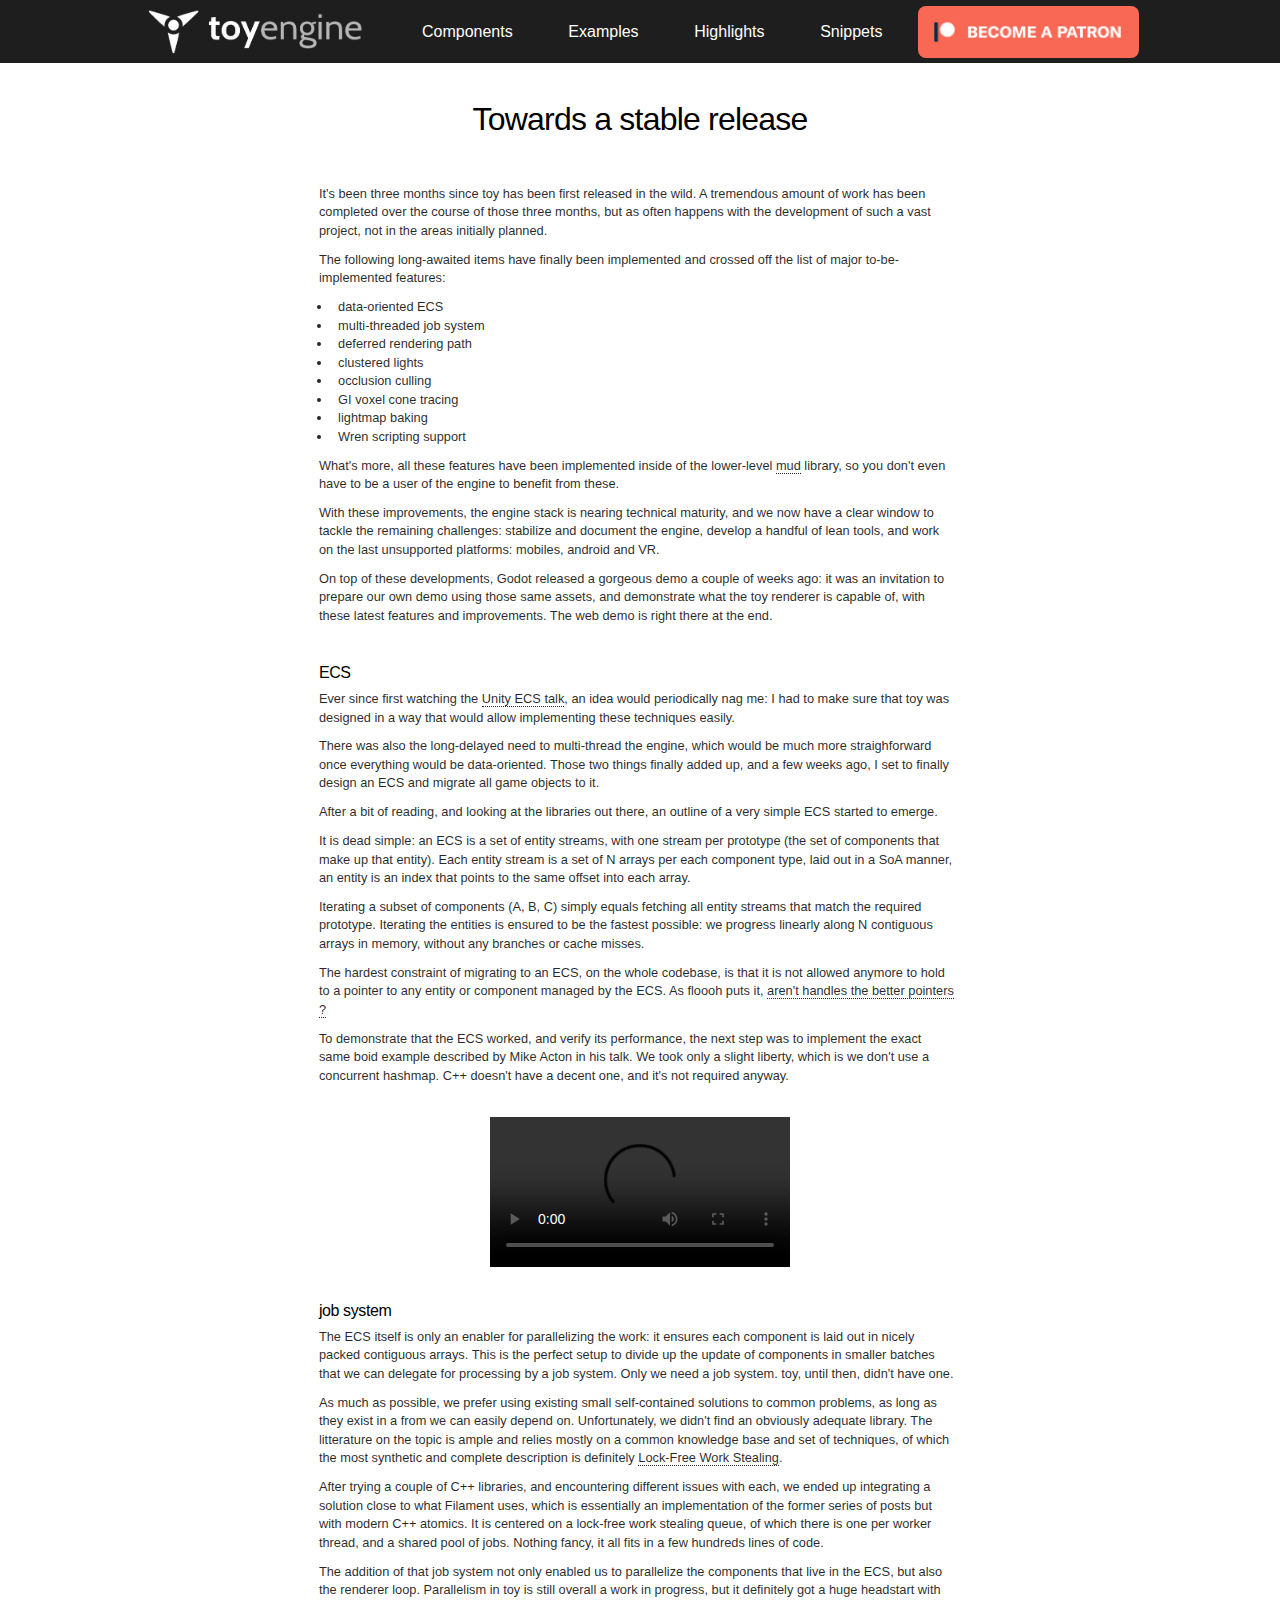
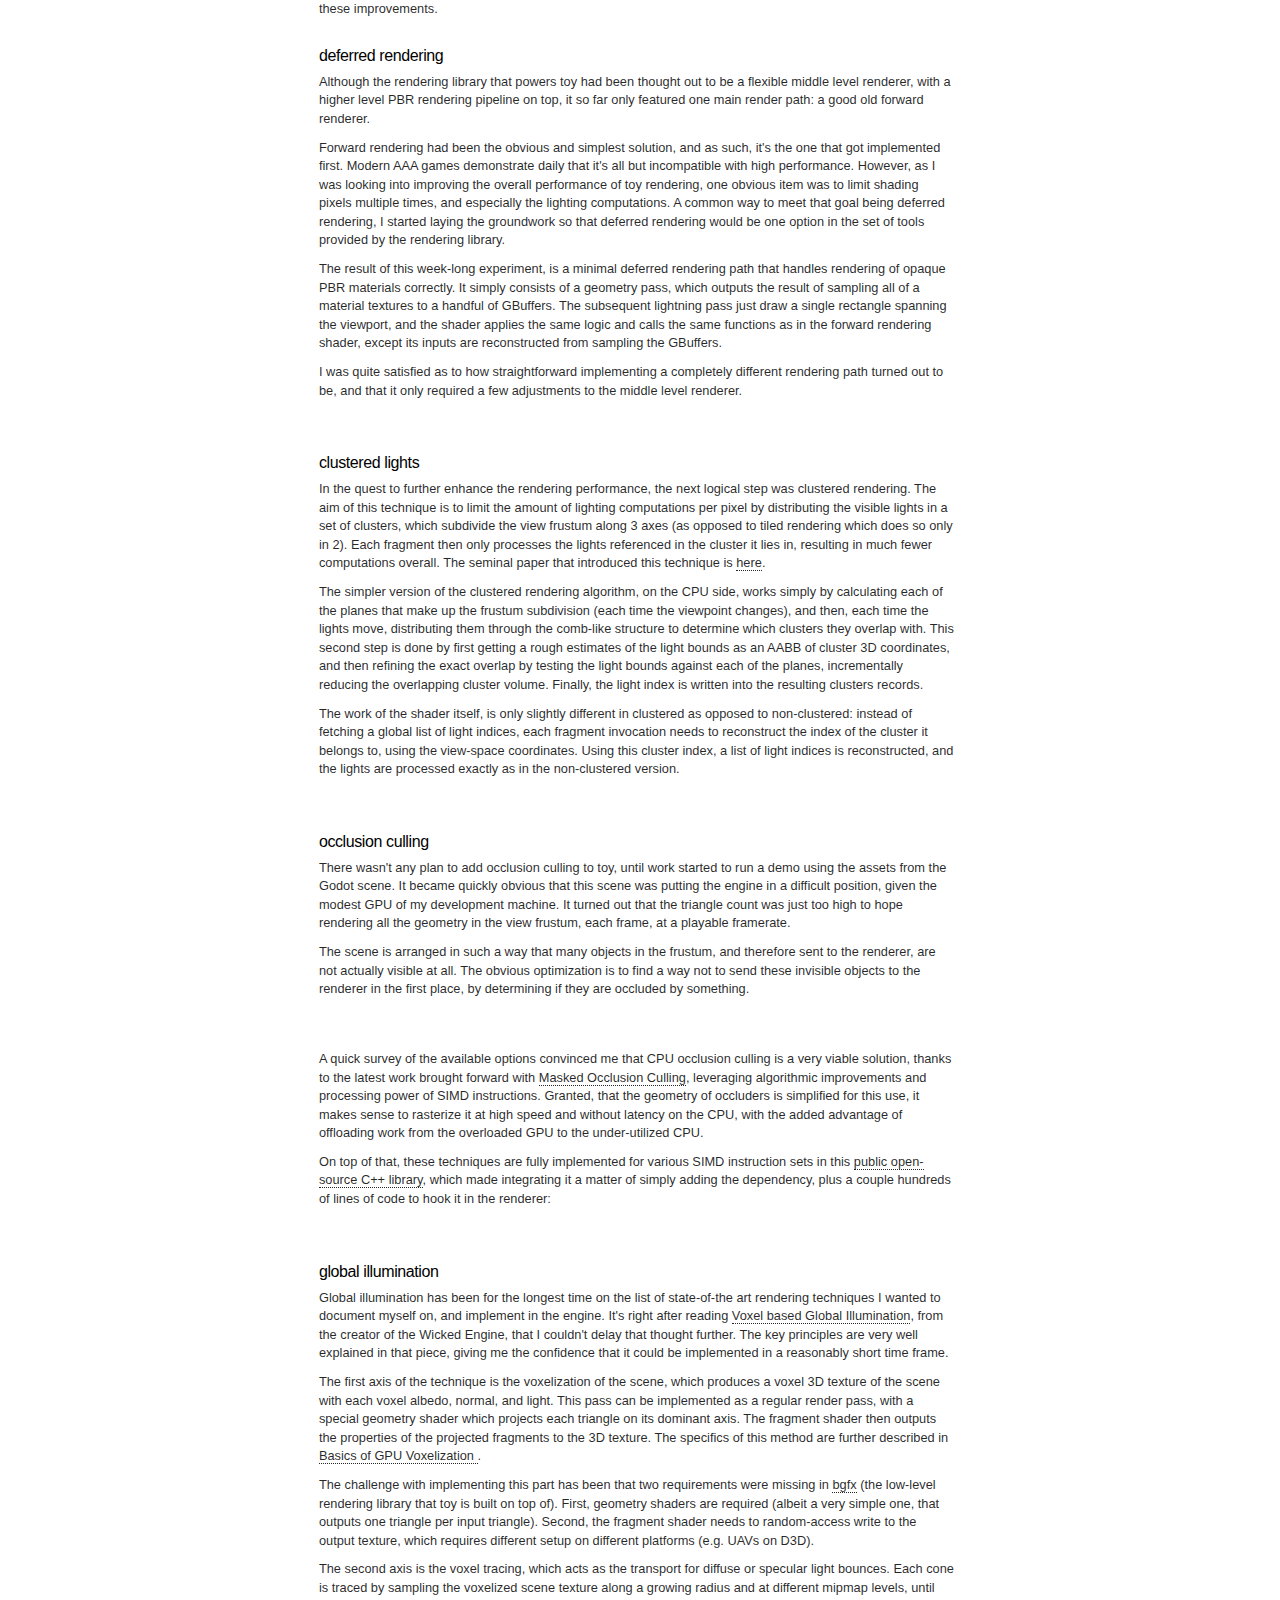
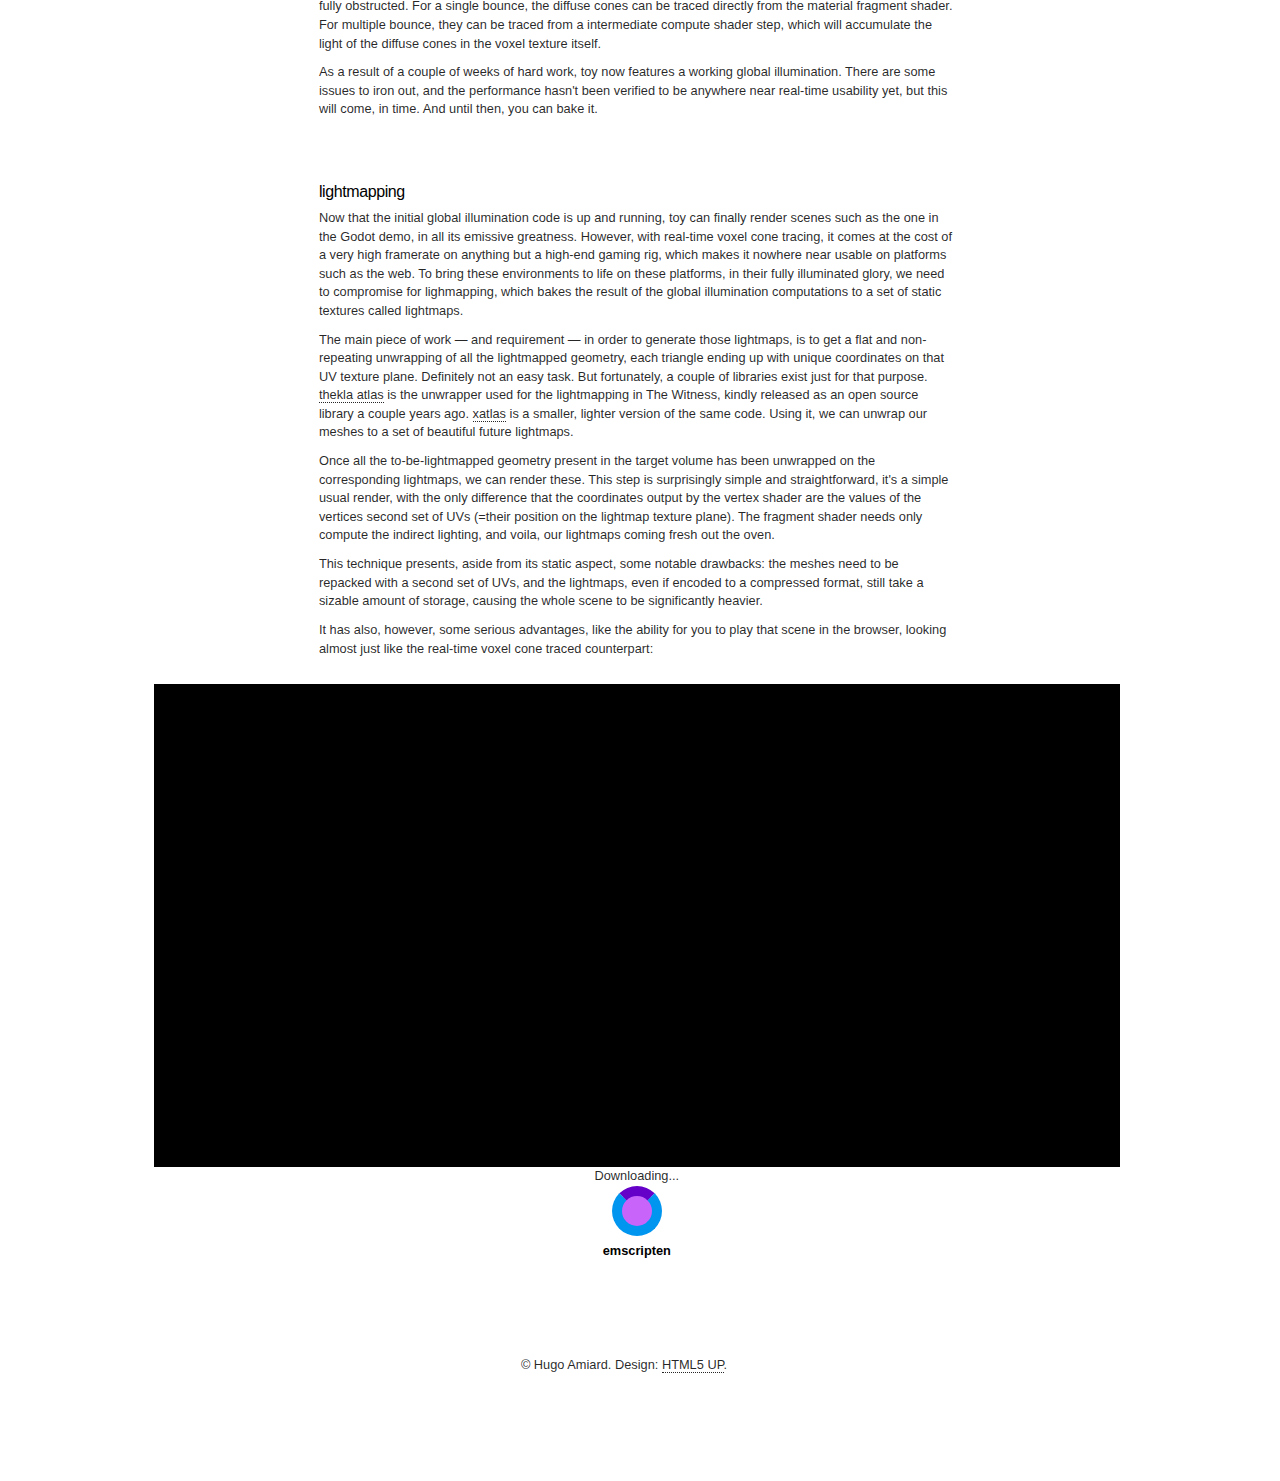
==== 3months.html @ ffa40262 "Fix" ====
<!DOCTYPE HTML>
<!--
	Stellar by HTML5 UP
	html5up.net | @ajlkn
	Free for personal and commercial use under the CCA 3.0 license (html5up.net/license)
-->
<html>
	<head>
		<title>toy - the thin c++ game engine</title>
		<meta charset="utf-8" />
		<meta name="viewport" content="width=device-width, initial-scale=1, user-scalable=no" />
		<link rel="stylesheet" href="assets/css/alt.css" />
		<link rel="stylesheet" href="assets/css/prism.css" />
		<noscript><link rel="stylesheet" href="assets/css/noscript.css" /></noscript>
        
        <meta property="og:site_name" content="toy engine" />
        <meta property="og:type" content="website" />
        <meta property="og:title" content="toy - the thin c++ game engine" />
        <meta property="og:description" content="toy is a thin and modular c++ game engine that also runs on the web." />
        <meta property="og:url" content="https://toyengine.io/" />
        <meta property="og:image" content="images/toythumb.png">
        
        <style>
            .emscripten { padding-right: 0; margin-left: auto; margin-right: auto; display: block; }
            .app {
                position: relative;
                top: 0px;
                left: 0px;
                width: 100%;
                height: 100%;
                overflow: hidden;
            }
            div.emscripten { text-align: center; }
            canvas.emscripten { background-color: black; }
            .spinner {
                height: 50px;
                width: 50px;
                margin: 0px auto;
                animation: rotation 0.8s linear infinite;
                border-left: 10px solid rgb(0,150,240);
                border-right: 10px solid rgb(0,150,240);
                border-bottom: 10px solid rgb(0,150,240);
                border-top: 10px solid rgb(100,0,200);
                border-radius: 100%;
                background-color: rgb(200,100,250);
            }
            @keyframes rotation {
                from {transform: rotate(0deg);}
                to {transform: rotate(360deg);}
            }
        </style>
	</head>
	<body class="is-preload">

        <nav id="nav">
            <ul>
                <li><img src="logo/toyengine.png" alt="" style="display: inline; height: 52px; margin-top: 5px; text-align: left;"/></li>
                <li></li>
                <li><a href="#components"><span>Components</span></a></li>
                <li><a href="#examples"><span>Examples</span></a></li>
                <li><a href="#highlights"><span>Highlights</span></a></li>
                <li><a href="#snippets"><span>Snippets</span></a></li>
                <!--<li><a href="https://twitter.com/hugoamnov"><span class="icon minor fa-twitter"></span></a></li>-->
                <li><a href="https://www.patreon.com/toyengine"><img class="ui image" src="images/patreon.png"></a></li>
            </ul>
        </nav>

        <div id="main">
            <section id="snippets" class="main special">
                <div class="container">
                    <header class="major">
                        <h2>Towards a stable release</h2>
                    </header>        
                    <div class="row gtr-100 gtr-uniform">

<div class="doc off-2 col-8">
    <span class="image fit"><img src="images/lightmapped.png" alt="" /></span>
</div>
                            
<div class="doc off-2 col-8">
<p>It's been three months since toy has been first released in the wild.
A tremendous amount of work has been completed over the course of those three months, but as often happens with the development of such a vast project, not in the areas initially planned.<p>
<p>The following long-awaited items have finally been implemented and crossed off the list of major to-be-implemented features:</p>
<ul>
<li>data-oriented ECS</li>
<li>multi-threaded job system</li>
<li>deferred rendering path</li>
<li>clustered lights</li>
<li>occlusion culling</li>
<li>GI voxel cone tracing</li>
<li>lightmap baking</li>
<li>Wren scripting support</li>
</ul>
<p>What's more, all these features have been implemented inside of the lower-level <a href="">mud</a> library, so you don't even have to be a user of the engine to benefit from these.</p>
<p>With these improvements, the engine stack is nearing technical maturity, and we now have a clear window to tackle the remaining challenges: stabilize and document the engine, develop a handful of lean tools, and work on the last unsupported platforms: mobiles, android and VR.</p>
<p>On top of these developments, Godot released a gorgeous demo a couple of weeks ago: it was an invitation to prepare our own demo using those same assets, and demonstrate what the toy renderer is capable of, with these latest features and improvements. The web demo is right there at the end.</p>
<p></p>
</div>

<div class="doc off-2 col-8">
<h3>ECS</h3>
<p>Ever since first watching the <a href="https://www.youtube.com/watch?v=p65Yt20pw0g">Unity ECS talk</a>, an idea would periodically nag me: I had to make sure that toy was designed in a way that would allow implementing these techniques easily.</p>
<p>There was also the long-delayed need to multi-thread the engine, which would be much more straighforward once everything would be data-oriented. Those two things finally added up, and a few weeks ago, I set to finally design an ECS and migrate all game objects to it.</p>
<p>After a bit of reading, and looking at the libraries out there, an outline of a very simple ECS started to emerge.</p>
<p>It is dead simple: an ECS is a set of entity streams, with one stream per prototype (the set of components that make up that entity).
Each entity stream is a set of N arrays per each component type, laid out in a SoA manner, an entity is an index that points to the same offset into each array.</p>
<p>Iterating a subset of components (A, B, C) simply equals fetching all entity streams that match the required prototype. Iterating the entities is ensured to be the fastest possible: we progress linearly along N contiguous arrays in memory, without any branches or cache misses.</p>
<p>The hardest constraint of migrating to an ECS, on the whole codebase, is that it is not allowed anymore to hold to a pointer to any entity or component managed by the ECS. As floooh puts it, <a href="https://floooh.github.io/2018/06/17/handles-vs-pointers.html">aren't handles the better pointers ?</a></p>
<p>To demonstrate that the ECS worked, and verify its performance, the next step was to implement the exact same boid example described by Mike Acton in his talk. We took only a slight liberty, which is we don't use a concurrent hashmap. C++ doesn't have a decent one, and it's not required anyway.</p>
</div>
<div class="off-1 col-10 aln-center">
    <video controls><source src="media/dboids.mp4" type="video/mp4"></video>
</div>

<div class="doc off-2 col-8">
<h3>job system</h3>
<p>The ECS itself is only an enabler for parallelizing the work: it ensures each component is laid out in nicely packed contiguous arrays. This is the perfect setup to divide up the update of components in smaller batches that we can delegate for processing by a job system. Only we need a job system. toy, until then, didn't have one.</p>
<p>As much as possible, we prefer using existing small self-contained solutions to common problems, as long as they exist in a from we can easily depend on. Unfortunately, we didn't find an obviously adequate library. The litterature on the topic is ample and relies mostly on a common knowledge base and set of techniques, of which the most synthetic and complete description is definitely <a href="https://blog.molecular-matters.com/2015/08/24/job-system-2-0-lock-free-work-stealing-part-1-basics/">Lock-Free Work Stealing</a>.</p>
<p>After trying a couple of C++ libraries, and encountering different issues with each, we ended up integrating a solution close to what Filament uses, which is essentially an implementation of the former series of posts but with modern C++ atomics. It is centered on a lock-free work stealing queue, of which there is one per worker thread, and a shared pool of jobs. Nothing fancy, it all fits in a few hundreds lines of code.</p>
<p>The addition of that job system not only enabled us to parallelize the components that live in the ECS, but also the renderer loop. Parallelism in toy is still overall a work in progress, but it definitely got a huge headstart with these improvements.</p>
</div>

<div class="doc off-2 col-8">
<h3>deferred rendering</h3>
<p>Although the rendering library that powers toy had been thought out to be a flexible middle level renderer, with a higher level PBR rendering pipeline on top, it so far only featured one main render path: a good old forward renderer.</p>
<p>Forward rendering had been the obvious and simplest solution, and as such, it's the one that got implemented first. Modern AAA games demonstrate daily that it's all but incompatible with high performance. However, as I was looking into improving the overall performance of toy rendering, one obvious item was to limit shading pixels multiple times, and especially the lighting computations. A common way to meet that goal being deferred rendering, I started laying the groundwork so that deferred rendering would be one option in the set of tools provided by the rendering library.</p>
<p>The result of this week-long experiment, is a minimal deferred rendering path that handles rendering of opaque PBR materials correctly. It simply consists of a geometry pass, which outputs the result of sampling all of a material textures to a handful of GBuffers. The subsequent lightning pass just draw a single rectangle spanning the viewport, and the shader applies the same logic and calls the same functions as in the forward rendering shader, except its inputs are reconstructed from sampling the GBuffers.</p>
<p>I was quite satisfied as to how straightforward implementing a completely different rendering path turned out to be, and that it only required a few adjustments to the middle level renderer.</p>
</div>
<div class="doc off-2 col-8">
    <span class="image fit"><img src="images/deferred.png" alt="" /></span>
</div>

<div class="doc off-2 col-8">
<h3>clustered lights</h3>
<p>In the quest to further enhance the rendering performance, the next logical step was clustered rendering. The aim of this technique is to limit the amount of lighting computations per pixel by distributing the visible lights in a set of clusters, which subdivide the view frustum along 3 axes (as opposed to tiled rendering which does so only in 2). Each fragment then only processes the lights referenced in the cluster it lies in, resulting in much fewer computations overall. The seminal paper that introduced this technique is <a href="http://www.cse.chalmers.se/~uffe/clustered_shading_preprint.pdf">here</a>.</p>
<p>The simpler version of the clustered rendering algorithm, on the CPU side, works simply by calculating each of the planes that make up the frustum subdivision (each time the viewpoint changes), and then, each time the lights move, distributing them through the comb-like structure to determine which clusters they overlap with. This second step is done by first getting a rough estimates of the light bounds as an AABB of cluster 3D coordinates, and then refining the exact overlap by testing the light bounds against each of the planes, incrementally reducing the overlapping cluster volume. Finally, the light index is written into the resulting clusters records.</p>
<p>The work of the shader itself, is only slightly different in clustered as opposed to non-clustered: instead of fetching a global list of light indices, each fragment invocation needs to reconstruct the index of the cluster it belongs to, using the view-space coordinates. Using this cluster index, a list of light indices is reconstructed, and the lights are processed exactly as in the non-clustered version.</p>
</div>
<div class="doc off-2 col-8">
    <span class="image fit"><img src="images/clusters.png" alt="" /></span>
</div>

<div class="doc off-2 col-8">
<h3>occlusion culling</h3>
<p>There wasn't any plan to add occlusion culling to toy, until work started to run a demo using the assets from the Godot scene. It became quickly obvious that this scene was putting the engine in a difficult position, given the modest GPU of my development machine. It turned out that the triangle count was just too high to hope rendering all the geometry in the view frustum, each frame, at a playable framerate.</p>
<p>The scene is arranged in such a way that many objects in the frustum, and therefore sent to the renderer, are not actually visible at all. The obvious optimization is to find a way not to send these invisible objects to the renderer in the first place, by determining if they are occluded by something.</p>
</div>
<div class="doc off-2 col-8">
    <span class="image fit"><img src="images/culling.png" alt="" /></span>
</div>
<div class="doc off-2 col-8">
<p>A quick survey of the available options convinced me that CPU occlusion culling is a very viable solution, thanks to the latest work brought forward with <a href="https://software.intel.com/sites/default/files/managed/ef/61/masked-software-occlusion-culling.pdf">Masked Occlusion Culling</a>, leveraging algorithmic improvements and processing power of SIMD instructions. Granted, that the geometry of occluders is simplified for this use, it makes sense to rasterize it at high speed and without latency on the CPU, with the added advantage of offloading work from the overloaded GPU to the under-utilized CPU.</p>
</p>
<p>On top of that, these techniques are fully implemented for various SIMD instruction sets in this <a href="https://github.com/GameTechDev/MaskedOcclusionCulling">public open-source C++ library</a>, which made integrating it a matter of simply adding the dependency, plus a couple hundreds of lines of code to hook it in the renderer:</p>
</div>
<div class="doc off-2 col-8">
    <span class="image fit"><img src="media/occl2.gif" alt="" /></span>
</div>

<div class="doc off-2 col-8">
<h3>global illumination</h3>
<p>Global illumination has been for the longest time on the list of state-of-the art rendering techniques I wanted to document myself on, and implement in the engine. It's right after reading
<a href="https://turanszkij.wordpress.com/2017/08/30/voxel-based-global-illumination/">Voxel based Global Illumination</a>, from the creator of the Wicked Engine, that I couldn't delay that thought further. The key principles are very well explained in that piece, giving me the confidence that it could be implemented in a reasonably short time frame.</p>
<!--<p>One of the founding ideas behind toy is that many state-of-the-art game programming and rendering techniques are actually simple and straightforward to implement, once the research leading up to these new techniques (the hard part) has been done.</p>-->
<p>The first axis of the technique is the voxelization of the scene, which produces a voxel 3D texture of the scene with each voxel albedo, normal, and light. This pass can be implemented as a regular render pass, with a special geometry shader which projects each triangle on its dominant axis. The fragment shader then outputs the properties of the projected fragments to the 3D texture. The specifics of this method are further described in <a href="https://developer.nvidia.com/content/basics-gpu-voxelization">Basics of GPU Voxelization </a>.</p>
<p>The challenge with implementing this part has been that two requirements were missing in <a href="">bgfx</a> (the low-level rendering library that toy is built on top of). First, geometry shaders are required (albeit a very simple one, that outputs one triangle per input triangle). Second, the fragment shader needs to random-access write to the output texture, which requires different setup on different platforms (e.g. UAVs on D3D).</p>
<p>The second axis is the voxel tracing, which acts as the transport for diffuse or specular light bounces. Each cone is traced by sampling the voxelized scene texture along a growing radius and at different mipmap levels, until fully obstructed. For a single bounce, the diffuse cones can be traced directly from the material fragment shader. For multiple bounce, they can be traced from a intermediate compute shader step, which will accumulate the light of the diffuse cones in the voxel texture itself.</p>
<p>As a result of a couple of weeks of hard work, toy now features a working global illumination. There are some issues to iron out, and the performance hasn't been verified to be anywhere near real-time usability yet, but this will come, in time. And until then, you can bake it.</p>
</p>
</div>
<div class="doc off-2 col-8">
    <span class="image fit"><img src="images/sponza1.png" alt="" /></span>
</div>

<div class="doc off-2 col-8">
<h3>lightmapping</h3>
<p>Now that the initial global illumination code is up and running, toy can finally render scenes such as the one in the Godot demo, in all its emissive greatness. However, with real-time voxel cone tracing, it comes at the cost of a very high framerate on anything but a high-end gaming rig, which makes it nowhere near usable on platforms such as the web. To bring these environments to life on these platforms, in their fully illuminated glory, we need to compromise for lighmapping, which bakes the result of the global illumination computations to a set of static textures called lightmaps.</p>
<p>The main piece of work — and requirement — in order to generate those lightmaps, is to get a flat and non-repeating unwrapping of all the lightmapped geometry, each triangle ending up with unique coordinates on that UV texture plane. Definitely not an easy task. But fortunately, a couple of libraries exist just for that purpose. <a href="https://github.com/Thekla/thekla_atlas">thekla atlas</a> is the unwrapper used for the lightmapping in The Witness, kindly released as an open source library a couple years ago. <a href="https://github.com/jpcy/xatlas">xatlas</a> is a smaller, lighter version of the same code. Using it, we can unwrap our meshes to a set of beautiful future lightmaps.</p>
<p>Once all the to-be-lightmapped geometry present in the target volume has been unwrapped on the corresponding lightmaps, we can render these. This step is surprisingly simple and straightforward, it's a simple usual render, with the only difference that the coordinates output by the vertex shader are the values of the vertices second set of UVs (=their position on the lightmap texture plane). The fragment shader needs only compute the indirect lighting, and voila, our lightmaps coming fresh out the oven.</p>
<p>This technique presents, aside from its static aspect, some notable drawbacks: the meshes need to be repacked with a second set of UVs, and the lightmaps, even if encoded to a compressed format, still take a sizable amount of storage, causing the whole scene to be significantly heavier.</p>
<p>It has also, however, some serious advantages, like the ability for you to play that scene in the browser, looking almost just like the real-time voxel cone traced counterpart:</p>
</div>
<div class="doc col-12">
    <div class="emscripten_border">
        <canvas class="emscripten app" id="canvas" oncontextmenu="event.preventDefault()"></canvas>
        <div class="emscripten" id="status">Downloading...</div>
        <figure style="overflow:visible;" id="spinner"><div class="spinner"></div><center style="margin-top:0.5em"><strong>emscripten</strong></center></figure>
        <div class="emscripten">
            <progress value="0" max="100" id="progress" hidden=1></progress>    
        </div>
    </div>
</div>
                  
                    </div>
                </div>
            </section>
        </div>
        
        <footer id="footer">
            <p class="copyright">&copy; Hugo Amiard. Design: <a href="https://html5up.net">HTML5 UP</a>.</p>
        </footer>
        
        <script type='text/javascript'>
            var statusElement = document.getElementById('status');
            var progressElement = document.getElementById('progress');
            var spinnerElement = document.getElementById('spinner');
            var Module = {
                preRun: [],
                postRun: [],
                print: (function() {
                    return function(text) {
                        if (arguments.length > 1) text = Array.prototype.slice.call(arguments).join(' ');
                        console.log(text);
                    };
                })(),
                printErr: function(text) {
                    if (arguments.length > 1) text = Array.prototype.slice.call(arguments).join(' ');
                    if (0) { // XXX disabled for safety typeof dump == 'function') {
                        dump(text + '\n'); // fast, straight to the real console
                    } else {
                        console.error(text);
                    }
                },
                canvas: (function() {
                    var canvas = document.getElementById('canvas');
                    // As a default initial behavior, pop up an alert when webgl context is lost. To make your
                    // application robust, you may want to override this behavior before shipping!
                    // See http://www.khronos.org/registry/webgl/specs/latest/1.0/#5.15.2
                    canvas.addEventListener("webglcontextlost", function(e) { alert('WebGL context lost. You will need to reload the page.'); e.preventDefault(); }, false);
                    return canvas;
                })(),
                setStatus: function(text) {
                    if (!Module.setStatus.last) Module.setStatus.last = { time: Date.now(), text: '' };
                    if (text === Module.setStatus.text) return;
                    var m = text.match(/([^(]+)\((\d+(\.\d+)?)\/(\d+)\)/);
                    var now = Date.now();
                    if (m && now - Date.now() < 30) return; // if this is a progress update, skip it if too soon
                    if (m) {
                        text = m[1];
                        progressElement.value = parseInt(m[2])*100;
                        progressElement.max = parseInt(m[4])*100;
                        progressElement.style.display = 'block';
                        spinnerElement.style.display = 'block';
                    } else {
                        progressElement.value = null;
                        progressElement.max = null;
                        progressElement.style.display = 'none';
                        if (!text) spinnerElement.style.display = 'none';
                    }
                    statusElement.innerHTML = text;
                },
                totalDependencies: 0,
                monitorRunDependencies: function(left) {
                    this.totalDependencies = Math.max(this.totalDependencies, left);
                    Module.setStatus(left ? 'Preparing... (' + (this.totalDependencies-left) + '/' + this.totalDependencies + ')' : 'All downloads complete.');
                }
            };
            Module.setStatus('Downloading...');
            window.onerror = function() {
                Module.setStatus('Exception thrown, see JavaScript console');
                spinnerElement.style.display = 'none';
                Module.setStatus = function(text) {
                    if (text) Module.printErr('[post-exception status] ' + text);
                };
            };
        </script>
        <script>
        var xhr = new XMLHttpRequest();
        xhr.open('GET', 'ex_godot.wasm', true)
        xhr.responseType = 'arraybuffer';
        xhr.onload = function() {
          Module.wasmBinary = xhr.response;
          var script = document.createElement('script');
          script.src = "ex_godot.js";
          document.body.appendChild(script);
        };
        xhr.send(null);
        </script>
        
        <!-- Scripts -->
        <script src="assets/js/prism.js"></script>
        <script src="assets/js/jquery.min.js"></script>
        <script src="assets/js/jquery.scrollex.min.js"></script>
        <script src="assets/js/jquery.scrolly.min.js"></script>
        <script src="assets/js/browser.min.js"></script>
        <script src="assets/js/breakpoints.min.js"></script>
        <script src="assets/js/util.js"></script>
        <!--<script src="assets/js/main.js"></script>-->
	</body>
</html>
---- assets/css/alt.css ----
@import url(font-awesome.min.css);
@import "https://fonts.googleapis.com/css?family=Source+Sans+Pro:300,400";
@import "https://fonts.googleapis.com/css?family=Cabin:400,700";

/*
	Stellar by HTML5 UP
	html5up.net | @ajlkn
	Free for personal and commercial use under the CCA 3.0 license (html5up.net/license)
*/

html, body, div, span, applet, object,
iframe, h1, h2, h3, h4, h5, h6, p, blockquote,
pre, a, abbr, acronym, address, big, cite,
code, del, dfn, em, img, ins, kbd, q, s, samp,
small, strike, strong, sub, sup, tt, var, b,
u, i, center, dl, dt, dd, ol, ul, li, fieldset,
form, label, legend, table, caption, tbody,
tfoot, thead, tr, th, td, article, aside,
canvas, details, embed, figure, figcaption,
footer, header, hgroup, menu, nav, output, ruby,
section, summary, time, mark, audio, video {
	margin: 0;
	padding: 0;
	border: 0;
	font-size: 100%;
	font: inherit;
	vertical-align: baseline;
}

article, aside, details, figcaption, figure,
footer, header, hgroup, menu, nav, section {
	display: block;
}

body {
	line-height: 1;
}

ol, ul {
	list-style: none;
}

blockquote, q {
	quotes: none;
}

	blockquote:before, blockquote:after, q:before, q:after {
		content: '';
		content: none;
	}

table {
	border-collapse: collapse;
	border-spacing: 0;
}

body {
	-webkit-text-size-adjust: none;
}

mark {
	background-color: transparent;
	color: inherit;
}

input::-moz-focus-inner {
	border: 0;
	padding: 0;
}

input, select, textarea {
	appearance: none;
}

/* Basic */

	@-ms-viewport {
		width: device-width;
	}

	body {
		-ms-overflow-style: scrollbar;
	}

	@media screen and (max-width: 480px) {

		html, body {
			min-width: 320px;
		}

	}

	html {
		box-sizing: border-box;
	}

	*, *:before, *:after {
		box-sizing: inherit;
	}

	body {
		background-color: rgba(30, 30, 30, 1.0);
		background-color: white;
    }

		body.is-preload *, body.is-preload *:before, body.is-preload *:after {
			animation: none !important;
			transition: none !important;
		}

/* Type */

	body {
		color: rgba(255, 255, 255, 0.65);
		color: rgba(0, 0, 0, 0.85);
	}

	body, input, select, textarea {
		/*font-family: "Source Sans Pro", Helvetica, sans-serif;*/
        font-family: "Cabin", Helvetica, sans-serif;
        font-family: Segoe UI,Roboto,Oxygen,Ubuntu,Cantarell,Fira Sans,Droid Sans,Helvetica Neue,sans-serif;
        /*font-family: "Lato", Helvetica, Arial, sans-serif;*/
		font-size: 16pt;
		font-weight: 400;
		line-height: 1.45;
	}

		@media screen and (max-width: 1680px) {

			body, input, select, textarea {
				font-size: 14pt;
			}

		}

		@media screen and (max-width: 1280px) {

			body, input, select, textarea {
				font-size: 12pt;
			}

		}

		@media screen and (max-width: 360px) {

			body, input, select, textarea {
				font-size: 11pt;
			}

		}

	a {
		transition: color 0.2s ease, border-bottom 0.2s ease;
		text-decoration: none;
		border-bottom: dotted 1px;
		color: inherit;
	}

		a:hover {
			border-bottom-color: transparent;
		}

	strong, b {
		font-weight: 700;
		font-weight: 600;
	}

	em, i {
		font-style: italic;
	}

	p {
		/*text-align: left;*/
	}

		p.minor {
			font-size: 0.8em;
		}
        
		p.content {
			text-align: left;
		}

	h1, h2, h3, h4, h5, h6 {
		font-weight: 400;
		line-height: 1.5;
		letter-spacing: -0.025em;
	}

		h1 a, h2 a, h3 a, h4 a, h5 a, h6 a {
			color: inherit;
			text-decoration: none;
		}

	h1 {
		font-size: 2.5em;
		line-height: 1.2;
		margin: 0 0 0.6em 0;
	}

	h2 {
		font-size: 1.5em;
		margin: 0 0 0.35em 0;
	}

	h3 {
		font-size: 1.25em;
		margin: 0 0 0.3em 0;
	}

	h4 {
		font-size: 1.1em;
		margin: 0 0 0.27em 0;
	}

	h5 {
		font-size: 0.9em;
		margin: 0 0 0.25em 0;
	}

	h6 {
		font-size: 0.7em;
		margin: 0 0 0.2em 0;
	}

	@media screen and (max-width: 736px) {

		h1 {
			font-size: 2em;
		}

	}

	sub {
		font-size: 0.8em;
		position: relative;
		top: 0.5em;
	}

	sup {
		font-size: 0.8em;
		position: relative;
		top: -0.5em;
	}

	blockquote {
		border-left: solid 4px;
		font-style: italic;
		margin: 0 0 2em 0;
		padding: 0.5em 0 0.5em 2em;
	}

	hr {
		border: 0;
		border-bottom: solid 1px;
		margin: 2em 0;
	}

		hr.major {
			margin: 3em 0;
		}

	.align-left {
		text-align: left;
	}

	.align-center {
		text-align: center;
	}

	.align-right {
		text-align: right;
	}

	input, select, textarea {
		color: #ffffff;
	}

	a:hover {
		color: #ffffff;
	}

	strong, b {
		color: black;
	}

	h1, h2, h3, h4, h5, h6 {
		color: black;
	}

	blockquote {
		border-left-color: rgba(255, 255, 255, 0.35);
	}

	code {
		background: rgba(255, 255, 255, 0.075);
		border-color: rgba(255, 255, 255, 0.35);
	}

	hr {
		border-bottom-color: rgba(255, 255, 255, 0.35);
	}

/* Container */

	.container {
		margin: 0 auto;
		max-width: calc(100% - 4em);
		width: 60em;
	}

		.container.xsmall {
			width: 15em;
		}

		.container.small {
			width: 30em;
		}

		.container.medium {
			width: 45em;
		}

		.container.large {
			width: 75em;
		}

		.container.xlarge {
			width: 90em;
		}

		.container.max {
			width: 100%;
		}

		@media screen and (max-width: 980px) {

			.container {
				max-width: 100% !important;
				width: 100% !important;
			}

		}

		@media screen and (max-width: 480px) {

			.container {
				max-width: calc(100% - 3em);
			}

		}


/* Row */

	.row {
		display: flex;
		flex-wrap: wrap;
		box-sizing: border-box;
		align-items: stretch;
	}

		.row > * {
			box-sizing: border-box;
		}

		.row.gtr-uniform > * > :last-child {
			margin-bottom: 0;
		}

		.row.aln-left {
			justify-content: flex-start;
		}

		.row.aln-center {
			justify-content: center;
		}

		.row.aln-right {
			justify-content: flex-end;
		}

		.row.aln-top {
			align-items: flex-start;
		}

		.row.aln-middle {
			align-items: center;
		}

		.row.aln-bottom {
			align-items: flex-end;
		}

		.row > .imp {
			order: -1;
		}

		.row > .col-1 {
			width: 8.3333333333%;
		}

		.row > .off-1 {
			margin-left: 8.3333333333%;
		}

		.row > .col-2 {
			width: 16.6666666667%;
		}

		.row > .off-2 {
			margin-left: 16.6666666667%;
		}

		.row > .col-3 {
			width: 25%;
		}

		.row > .off-3 {
			margin-left: 25%;
		}

		.row > .col-4 {
			width: 33.3333333333%;
		}

		.row > .off-4 {
			margin-left: 33.3333333333%;
		}

		.row > .col-5 {
			width: 41.6666666667%;
		}

		.row > .off-5 {
			margin-left: 41.6666666667%;
		}

		.row > .col-6 {
			width: 50%;
		}

		.row > .off-6 {
			margin-left: 50%;
		}

		.row > .col-7 {
			width: 58.3333333333%;
		}

		.row > .off-7 {
			margin-left: 58.3333333333%;
		}

		.row > .col-8 {
			width: 66.6666666667%;
		}

		.row > .off-8 {
			margin-left: 66.6666666667%;
		}

		.row > .col-9 {
			width: 75%;
		}

		.row > .off-9 {
			margin-left: 75%;
		}

		.row > .col-10 {
			width: 83.3333333333%;
		}

		.row > .off-10 {
			margin-left: 83.3333333333%;
		}

		.row > .col-11 {
			width: 91.6666666667%;
		}

		.row > .off-11 {
			margin-left: 91.6666666667%;
		}

		.row > .col-12 {
			width: 100%;
		}

		.row > .off-12 {
			margin-left: 100%;
		}

		.row.gtr-0 {
			margin-top: 0;
			margin-left: 0em;
		}

			.row.gtr-0 > * {
				padding: 0 0 0 0em;
			}

			.row.gtr-0.gtr-uniform {
				margin-top: 0em;
			}

				.row.gtr-0.gtr-uniform > * {
					padding-top: 0em;
				}

		.row.gtr-25 {
			margin-top: 0;
			margin-left: -0.5em;
		}

			.row.gtr-25 > * {
				padding: 0 0 0 0.5em;
			}

			.row.gtr-25.gtr-uniform {
				margin-top: -0.5em;
			}

				.row.gtr-25.gtr-uniform > * {
					padding-top: 0.5em;
				}

		.row.gtr-50 {
			margin-top: 0;
			margin-left: -1em;
		}

			.row.gtr-50 > * {
				padding: 0 0 0 1em;
			}

			.row.gtr-50.gtr-uniform {
				margin-top: -1em;
			}

				.row.gtr-50.gtr-uniform > * {
					padding-top: 1em;
				}

		.row {
			margin-top: 0;
			margin-left: -2em;
		}

			.row > * {
				padding: 0 0 0 2em;
			}

			.row.gtr-uniform {
				margin-top: -2em;
			}

				.row.gtr-uniform > * {
					padding-top: 2em;
				}

		.row.gtr-150 {
			margin-top: 0;
			margin-left: -3em;
		}

			.row.gtr-150 > * {
				padding: 0 0 0 3em;
			}

			.row.gtr-150.gtr-uniform {
				margin-top: -3em;
			}

				.row.gtr-150.gtr-uniform > * {
					padding-top: 3em;
				}

		.row.gtr-200 {
			margin-top: 0;
			margin-left: -4em;
		}

			.row.gtr-200 > * {
				padding: 0 0 0 4em;
			}

			.row.gtr-200.gtr-uniform {
				margin-top: -4em;
			}

				.row.gtr-200.gtr-uniform > * {
					padding-top: 4em;
				}

		@media screen and (max-width: 1680px) {

			.row {
				display: flex;
				flex-wrap: wrap;
				box-sizing: border-box;
				align-items: stretch;
			}

				.row > * {
					box-sizing: border-box;
				}

				.row.gtr-uniform > * > :last-child {
					margin-bottom: 0;
				}

				.row.aln-left {
					justify-content: flex-start;
				}

				.row.aln-center {
					justify-content: center;
				}

				.row.aln-right {
					justify-content: flex-end;
				}

				.row.aln-top {
					align-items: flex-start;
				}

				.row.aln-middle {
					align-items: center;
				}

				.row.aln-bottom {
					align-items: flex-end;
				}

				.row > .imp-xlarge {
					order: -1;
				}

				.row > .col-1-xlarge {
					width: 8.3333333333%;
				}

				.row > .off-1-xlarge {
					margin-left: 8.3333333333%;
				}

				.row > .col-2-xlarge {
					width: 16.6666666667%;
				}

				.row > .off-2-xlarge {
					margin-left: 16.6666666667%;
				}

				.row > .col-3-xlarge {
					width: 25%;
				}

				.row > .off-3-xlarge {
					margin-left: 25%;
				}

				.row > .col-4-xlarge {
					width: 33.3333333333%;
				}

				.row > .off-4-xlarge {
					margin-left: 33.3333333333%;
				}

				.row > .col-5-xlarge {
					width: 41.6666666667%;
				}

				.row > .off-5-xlarge {
					margin-left: 41.6666666667%;
				}

				.row > .col-6-xlarge {
					width: 50%;
				}

				.row > .off-6-xlarge {
					margin-left: 50%;
				}

				.row > .col-7-xlarge {
					width: 58.3333333333%;
				}

				.row > .off-7-xlarge {
					margin-left: 58.3333333333%;
				}

				.row > .col-8-xlarge {
					width: 66.6666666667%;
				}

				.row > .off-8-xlarge {
					margin-left: 66.6666666667%;
				}

				.row > .col-9-xlarge {
					width: 75%;
				}

				.row > .off-9-xlarge {
					margin-left: 75%;
				}

				.row > .col-10-xlarge {
					width: 83.3333333333%;
				}

				.row > .off-10-xlarge {
					margin-left: 83.3333333333%;
				}

				.row > .col-11-xlarge {
					width: 91.6666666667%;
				}

				.row > .off-11-xlarge {
					margin-left: 91.6666666667%;
				}

				.row > .col-12-xlarge {
					width: 100%;
				}

				.row > .off-12-xlarge {
					margin-left: 100%;
				}

				.row.gtr-0 {
					margin-top: 0;
					margin-left: 0em;
				}

					.row.gtr-0 > * {
						padding: 0 0 0 0em;
					}

					.row.gtr-0.gtr-uniform {
						margin-top: 0em;
					}

						.row.gtr-0.gtr-uniform > * {
							padding-top: 0em;
						}

				.row.gtr-25 {
					margin-top: 0;
					margin-left: -0.5em;
				}

					.row.gtr-25 > * {
						padding: 0 0 0 0.5em;
					}

					.row.gtr-25.gtr-uniform {
						margin-top: -0.5em;
					}

						.row.gtr-25.gtr-uniform > * {
							padding-top: 0.5em;
						}

				.row.gtr-50 {
					margin-top: 0;
					margin-left: -1em;
				}

					.row.gtr-50 > * {
						padding: 0 0 0 1em;
					}

					.row.gtr-50.gtr-uniform {
						margin-top: -1em;
					}

						.row.gtr-50.gtr-uniform > * {
							padding-top: 1em;
						}

				.row {
					margin-top: 0;
					margin-left: -2em;
				}

					.row > * {
						padding: 0 0 0 2em;
					}

					.row.gtr-uniform {
						margin-top: -2em;
					}

						.row.gtr-uniform > * {
							padding-top: 2em;
						}

				.row.gtr-150 {
					margin-top: 0;
					margin-left: -3em;
				}

					.row.gtr-150 > * {
						padding: 0 0 0 3em;
					}

					.row.gtr-150.gtr-uniform {
						margin-top: -3em;
					}

						.row.gtr-150.gtr-uniform > * {
							padding-top: 3em;
						}

				.row.gtr-200 {
					margin-top: 0;
					margin-left: -4em;
				}

					.row.gtr-200 > * {
						padding: 0 0 0 4em;
					}

					.row.gtr-200.gtr-uniform {
						margin-top: -4em;
					}

						.row.gtr-200.gtr-uniform > * {
							padding-top: 4em;
						}

		}

		@media screen and (max-width: 1140px) {

			.row {
				display: flex;
				flex-wrap: wrap;
				box-sizing: border-box;
				align-items: stretch;
			}

				.row > * {
					box-sizing: border-box;
				}

				.row.gtr-uniform > * > :last-child {
					margin-bottom: 0;
				}

				.row.aln-left {
					justify-content: flex-start;
				}

				.row.aln-center {
					justify-content: center;
				}

				.row.aln-right {
					justify-content: flex-end;
				}

				.row.aln-top {
					align-items: flex-start;
				}

				.row.aln-middle {
					align-items: center;
				}

				.row.aln-bottom {
					align-items: flex-end;
				}

				.row > .imp-large {
					order: -1;
				}

				.row > .col-1-large {
					width: 8.3333333333%;
				}

				.row > .off-1-large {
					margin-left: 8.3333333333%;
				}

				.row > .col-2-large {
					width: 16.6666666667%;
				}

				.row > .off-2-large {
					margin-left: 16.6666666667%;
				}

				.row > .col-3-large {
					width: 25%;
				}

				.row > .off-3-large {
					margin-left: 25%;
				}

				.row > .col-4-large {
					width: 33.3333333333%;
				}

				.row > .off-4-large {
					margin-left: 33.3333333333%;
				}

				.row > .col-5-large {
					width: 41.6666666667%;
				}

				.row > .off-5-large {
					margin-left: 41.6666666667%;
				}

				.row > .col-6-large {
					width: 50%;
				}

				.row > .off-6-large {
					margin-left: 50%;
				}

				.row > .col-7-large {
					width: 58.3333333333%;
				}

				.row > .off-7-large {
					margin-left: 58.3333333333%;
				}

				.row > .col-8-large {
					width: 66.6666666667%;
				}

				.row > .off-8-large {
					margin-left: 66.6666666667%;
				}

				.row > .col-9-large {
					width: 75%;
				}

				.row > .off-9-large {
					margin-left: 75%;
				}

				.row > .col-10-large {
					width: 83.3333333333%;
				}

				.row > .off-10-large {
					margin-left: 83.3333333333%;
				}

				.row > .col-11-large {
					width: 91.6666666667%;
				}

				.row > .off-11-large {
					margin-left: 91.6666666667%;
				}

				.row > .col-12-large {
					width: 100%;
				}

				.row > .off-12-large {
					margin-left: 100%;
				}

				.row.gtr-0 {
					margin-top: 0;
					margin-left: 0em;
				}

					.row.gtr-0 > * {
						padding: 0 0 0 0em;
					}

					.row.gtr-0.gtr-uniform {
						margin-top: 0em;
					}

						.row.gtr-0.gtr-uniform > * {
							padding-top: 0em;
						}

				.row.gtr-25 {
					margin-top: 0;
					margin-left: -0.5em;
				}

					.row.gtr-25 > * {
						padding: 0 0 0 0.5em;
					}

					.row.gtr-25.gtr-uniform {
						margin-top: -0.5em;
					}

						.row.gtr-25.gtr-uniform > * {
							padding-top: 0.5em;
						}

				.row.gtr-50 {
					margin-top: 0;
					margin-left: -1em;
				}

					.row.gtr-50 > * {
						padding: 0 0 0 1em;
					}

					.row.gtr-50.gtr-uniform {
						margin-top: -1em;
					}

						.row.gtr-50.gtr-uniform > * {
							padding-top: 1em;
						}

				.row {
					margin-top: 0;
					margin-left: -2em;
				}

					.row > * {
						padding: 0 0 0 2em;
					}

					.row.gtr-uniform {
						margin-top: -2em;
					}

						.row.gtr-uniform > * {
							padding-top: 2em;
						}

				.row.gtr-150 {
					margin-top: 0;
					margin-left: -3em;
				}

					.row.gtr-150 > * {
						padding: 0 0 0 3em;
					}

					.row.gtr-150.gtr-uniform {
						margin-top: -3em;
					}

						.row.gtr-150.gtr-uniform > * {
							padding-top: 3em;
						}

				.row.gtr-200 {
					margin-top: 0;
					margin-left: -4em;
				}

					.row.gtr-200 > * {
						padding: 0 0 0 4em;
					}

					.row.gtr-200.gtr-uniform {
						margin-top: -4em;
					}

						.row.gtr-200.gtr-uniform > * {
							padding-top: 4em;
						}

		}

		@media screen and (max-width: 980px) {

			.row {
				display: flex;
				flex-wrap: wrap;
				box-sizing: border-box;
				align-items: stretch;
			}

				.row > * {
					box-sizing: border-box;
				}

				.row.gtr-uniform > * > :last-child {
					margin-bottom: 0;
				}

				.row.aln-left {
					justify-content: flex-start;
				}

				.row.aln-center {
					justify-content: center;
				}

				.row.aln-right {
					justify-content: flex-end;
				}

				.row.aln-top {
					align-items: flex-start;
				}

				.row.aln-middle {
					align-items: center;
				}

				.row.aln-bottom {
					align-items: flex-end;
				}

				.row > .imp-medium {
					order: -1;
				}

				.row > .col-1-medium {
					width: 8.3333333333%;
				}

				.row > .off-1-medium {
					margin-left: 8.3333333333%;
				}

				.row > .col-2-medium {
					width: 16.6666666667%;
				}

				.row > .off-2-medium {
					margin-left: 16.6666666667%;
				}

				.row > .col-3-medium {
					width: 25%;
				}

				.row > .off-3-medium {
					margin-left: 25%;
				}

				.row > .col-4-medium {
					width: 33.3333333333%;
				}

				.row > .off-4-medium {
					margin-left: 33.3333333333%;
				}

				.row > .col-5-medium {
					width: 41.6666666667%;
				}

				.row > .off-5-medium {
					margin-left: 41.6666666667%;
				}

				.row > .col-6-medium {
					width: 50%;
				}

				.row > .off-6-medium {
					margin-left: 50%;
				}

				.row > .col-7-medium {
					width: 58.3333333333%;
				}

				.row > .off-7-medium {
					margin-left: 58.3333333333%;
				}

				.row > .col-8-medium {
					width: 66.6666666667%;
				}

				.row > .off-8-medium {
					margin-left: 66.6666666667%;
				}

				.row > .col-9-medium {
					width: 75%;
				}

				.row > .off-9-medium {
					margin-left: 75%;
				}

				.row > .col-10-medium {
					width: 83.3333333333%;
				}

				.row > .off-10-medium {
					margin-left: 83.3333333333%;
				}

				.row > .col-11-medium {
					width: 91.6666666667%;
				}

				.row > .off-11-medium {
					margin-left: 91.6666666667%;
				}

				.row > .col-12-medium {
					width: 100%;
				}

				.row > .off-12-medium {
					margin-left: 100%;
				}

				.row.gtr-0 {
					margin-top: 0;
					margin-left: 0em;
				}

					.row.gtr-0 > * {
						padding: 0 0 0 0em;
					}

					.row.gtr-0.gtr-uniform {
						margin-top: 0em;
					}

						.row.gtr-0.gtr-uniform > * {
							padding-top: 0em;
						}

				.row.gtr-25 {
					margin-top: 0;
					margin-left: -0.5em;
				}

					.row.gtr-25 > * {
						padding: 0 0 0 0.5em;
					}

					.row.gtr-25.gtr-uniform {
						margin-top: -0.5em;
					}

						.row.gtr-25.gtr-uniform > * {
							padding-top: 0.5em;
						}

				.row.gtr-50 {
					margin-top: 0;
					margin-left: -1em;
				}

					.row.gtr-50 > * {
						padding: 0 0 0 1em;
					}

					.row.gtr-50.gtr-uniform {
						margin-top: -1em;
					}

						.row.gtr-50.gtr-uniform > * {
							padding-top: 1em;
						}

				.row {
					margin-top: 0;
					margin-left: -2em;
				}

					.row > * {
						padding: 0 0 0 2em;
					}

					.row.gtr-uniform {
						margin-top: -2em;
					}

						.row.gtr-uniform > * {
							padding-top: 2em;
						}

				.row.gtr-150 {
					margin-top: 0;
					margin-left: -3em;
				}

					.row.gtr-150 > * {
						padding: 0 0 0 3em;
					}

					.row.gtr-150.gtr-uniform {
						margin-top: -3em;
					}

						.row.gtr-150.gtr-uniform > * {
							padding-top: 3em;
						}

				.row.gtr-200 {
					margin-top: 0;
					margin-left: -4em;
				}

					.row.gtr-200 > * {
						padding: 0 0 0 4em;
					}

					.row.gtr-200.gtr-uniform {
						margin-top: -4em;
					}

						.row.gtr-200.gtr-uniform > * {
							padding-top: 4em;
						}

		}

		@media screen and (max-width: 736px) {

			.row {
				display: flex;
				flex-wrap: wrap;
				box-sizing: border-box;
				align-items: stretch;
			}

				.row > * {
					box-sizing: border-box;
				}

				.row.gtr-uniform > * > :last-child {
					margin-bottom: 0;
				}

				.row.aln-left {
					justify-content: flex-start;
				}

				.row.aln-center {
					justify-content: center;
				}

				.row.aln-right {
					justify-content: flex-end;
				}

				.row.aln-top {
					align-items: flex-start;
				}

				.row.aln-middle {
					align-items: center;
				}

				.row.aln-bottom {
					align-items: flex-end;
				}

				.row > .imp-small {
					order: -1;
				}

				.row > .col-1-small {
					width: 8.3333333333%;
				}

				.row > .off-1-small {
					margin-left: 8.3333333333%;
				}

				.row > .col-2-small {
					width: 16.6666666667%;
				}

				.row > .off-2-small {
					margin-left: 16.6666666667%;
				}

				.row > .col-3-small {
					width: 25%;
				}

				.row > .off-3-small {
					margin-left: 25%;
				}

				.row > .col-4-small {
					width: 33.3333333333%;
				}

				.row > .off-4-small {
					margin-left: 33.3333333333%;
				}

				.row > .col-5-small {
					width: 41.6666666667%;
				}

				.row > .off-5-small {
					margin-left: 41.6666666667%;
				}

				.row > .col-6-small {
					width: 50%;
				}

				.row > .off-6-small {
					margin-left: 50%;
				}

				.row > .col-7-small {
					width: 58.3333333333%;
				}

				.row > .off-7-small {
					margin-left: 58.3333333333%;
				}

				.row > .col-8-small {
					width: 66.6666666667%;
				}

				.row > .off-8-small {
					margin-left: 66.6666666667%;
				}

				.row > .col-9-small {
					width: 75%;
				}

				.row > .off-9-small {
					margin-left: 75%;
				}

				.row > .col-10-small {
					width: 83.3333333333%;
				}

				.row > .off-10-small {
					margin-left: 83.3333333333%;
				}

				.row > .col-11-small {
					width: 91.6666666667%;
				}

				.row > .off-11-small {
					margin-left: 91.6666666667%;
				}

				.row > .col-12-small {
					width: 100%;
				}

				.row > .off-12-small {
					margin-left: 100%;
				}

				.row.gtr-0 {
					margin-top: 0;
					margin-left: 0em;
				}

					.row.gtr-0 > * {
						padding: 0 0 0 0em;
					}

					.row.gtr-0.gtr-uniform {
						margin-top: 0em;
					}

						.row.gtr-0.gtr-uniform > * {
							padding-top: 0em;
						}

				.row.gtr-25 {
					margin-top: 0;
					margin-left: -0.5em;
				}

					.row.gtr-25 > * {
						padding: 0 0 0 0.5em;
					}

					.row.gtr-25.gtr-uniform {
						margin-top: -0.5em;
					}

						.row.gtr-25.gtr-uniform > * {
							padding-top: 0.5em;
						}

				.row.gtr-50 {
					margin-top: 0;
					margin-left: -1em;
				}

					.row.gtr-50 > * {
						padding: 0 0 0 1em;
					}

					.row.gtr-50.gtr-uniform {
						margin-top: -1em;
					}

						.row.gtr-50.gtr-uniform > * {
							padding-top: 1em;
						}

				.row {
					margin-top: 0;
					margin-left: -2em;
				}

					.row > * {
						padding: 0 0 0 2em;
					}

					.row.gtr-uniform {
						margin-top: -2em;
					}

						.row.gtr-uniform > * {
							padding-top: 2em;
						}

				.row.gtr-150 {
					margin-top: 0;
					margin-left: -3em;
				}

					.row.gtr-150 > * {
						padding: 0 0 0 3em;
					}

					.row.gtr-150.gtr-uniform {
						margin-top: -3em;
					}

						.row.gtr-150.gtr-uniform > * {
							padding-top: 3em;
						}

				.row.gtr-200 {
					margin-top: 0;
					margin-left: -4em;
				}

					.row.gtr-200 > * {
						padding: 0 0 0 4em;
					}

					.row.gtr-200.gtr-uniform {
						margin-top: -4em;
					}

						.row.gtr-200.gtr-uniform > * {
							padding-top: 4em;
						}

		}

		@media screen and (max-width: 480px) {

			.row {
				display: flex;
				flex-wrap: wrap;
				box-sizing: border-box;
				align-items: stretch;
			}

				.row > * {
					box-sizing: border-box;
				}

				.row.gtr-uniform > * > :last-child {
					margin-bottom: 0;
				}

				.row.aln-left {
					justify-content: flex-start;
				}

				.row.aln-center {
					justify-content: center;
				}

				.row.aln-right {
					justify-content: flex-end;
				}

				.row.aln-top {
					align-items: flex-start;
				}

				.row.aln-middle {
					align-items: center;
				}

				.row.aln-bottom {
					align-items: flex-end;
				}

				.row > .imp-xsmall {
					order: -1;
				}

				.row > .col-1-xsmall {
					width: 8.3333333333%;
				}

				.row > .off-1-xsmall {
					margin-left: 8.3333333333%;
				}

				.row > .col-2-xsmall {
					width: 16.6666666667%;
				}

				.row > .off-2-xsmall {
					margin-left: 16.6666666667%;
				}

				.row > .col-3-xsmall {
					width: 25%;
				}

				.row > .off-3-xsmall {
					margin-left: 25%;
				}

				.row > .col-4-xsmall {
					width: 33.3333333333%;
				}

				.row > .off-4-xsmall {
					margin-left: 33.3333333333%;
				}

				.row > .col-5-xsmall {
					width: 41.6666666667%;
				}

				.row > .off-5-xsmall {
					margin-left: 41.6666666667%;
				}

				.row > .col-6-xsmall {
					width: 50%;
				}

				.row > .off-6-xsmall {
					margin-left: 50%;
				}

				.row > .col-7-xsmall {
					width: 58.3333333333%;
				}

				.row > .off-7-xsmall {
					margin-left: 58.3333333333%;
				}

				.row > .col-8-xsmall {
					width: 66.6666666667%;
				}

				.row > .off-8-xsmall {
					margin-left: 66.6666666667%;
				}

				.row > .col-9-xsmall {
					width: 75%;
				}

				.row > .off-9-xsmall {
					margin-left: 75%;
				}

				.row > .col-10-xsmall {
					width: 83.3333333333%;
				}

				.row > .off-10-xsmall {
					margin-left: 83.3333333333%;
				}

				.row > .col-11-xsmall {
					width: 91.6666666667%;
				}

				.row > .off-11-xsmall {
					margin-left: 91.6666666667%;
				}

				.row > .col-12-xsmall {
					width: 100%;
				}

				.row > .off-12-xsmall {
					margin-left: 100%;
				}

				.row.gtr-0 {
					margin-top: 0;
					margin-left: 0em;
				}

					.row.gtr-0 > * {
						padding: 0 0 0 0em;
					}

					.row.gtr-0.gtr-uniform {
						margin-top: 0em;
					}

						.row.gtr-0.gtr-uniform > * {
							padding-top: 0em;
						}

				.row.gtr-25 {
					margin-top: 0;
					margin-left: -0.5em;
				}

					.row.gtr-25 > * {
						padding: 0 0 0 0.5em;
					}

					.row.gtr-25.gtr-uniform {
						margin-top: -0.5em;
					}

						.row.gtr-25.gtr-uniform > * {
							padding-top: 0.5em;
						}

				.row.gtr-50 {
					margin-top: 0;
					margin-left: -1em;
				}

					.row.gtr-50 > * {
						padding: 0 0 0 1em;
					}

					.row.gtr-50.gtr-uniform {
						margin-top: -1em;
					}

						.row.gtr-50.gtr-uniform > * {
							padding-top: 1em;
						}

				.row {
					margin-top: 0;
					margin-left: -2em;
				}

					.row > * {
						padding: 0 0 0 2em;
					}

					.row.gtr-uniform {
						margin-top: -2em;
					}

						.row.gtr-uniform > * {
							padding-top: 2em;
						}

				.row.gtr-150 {
					margin-top: 0;
					margin-left: -3em;
				}

					.row.gtr-150 > * {
						padding: 0 0 0 3em;
					}

					.row.gtr-150.gtr-uniform {
						margin-top: -3em;
					}

						.row.gtr-150.gtr-uniform > * {
							padding-top: 3em;
						}

				.row.gtr-200 {
					margin-top: 0;
					margin-left: -4em;
				}

					.row.gtr-200 > * {
						padding: 0 0 0 4em;
					}

					.row.gtr-200.gtr-uniform {
						margin-top: -4em;
					}

						.row.gtr-200.gtr-uniform > * {
							padding-top: 4em;
						}

		}

		@media screen and (max-width: 320px) {

			.row {
				display: flex;
				flex-wrap: wrap;
				box-sizing: border-box;
				align-items: stretch;
			}

				.row > * {
					box-sizing: border-box;
				}

				.row.gtr-uniform > * > :last-child {
					margin-bottom: 0;
				}

				.row.aln-left {
					justify-content: flex-start;
				}

				.row.aln-center {
					justify-content: center;
				}

				.row.aln-right {
					justify-content: flex-end;
				}

				.row.aln-top {
					align-items: flex-start;
				}

				.row.aln-middle {
					align-items: center;
				}

				.row.aln-bottom {
					align-items: flex-end;
				}

				.row > .imp-xxsmall {
					order: -1;
				}

				.row > .col-1-xxsmall {
					width: 8.3333333333%;
				}

				.row > .off-1-xxsmall {
					margin-left: 8.3333333333%;
				}

				.row > .col-2-xxsmall {
					width: 16.6666666667%;
				}

				.row > .off-2-xxsmall {
					margin-left: 16.6666666667%;
				}

				.row > .col-3-xxsmall {
					width: 25%;
				}

				.row > .off-3-xxsmall {
					margin-left: 25%;
				}

				.row > .col-4-xxsmall {
					width: 33.3333333333%;
				}

				.row > .off-4-xxsmall {
					margin-left: 33.3333333333%;
				}

				.row > .col-5-xxsmall {
					width: 41.6666666667%;
				}

				.row > .off-5-xxsmall {
					margin-left: 41.6666666667%;
				}

				.row > .col-6-xxsmall {
					width: 50%;
				}

				.row > .off-6-xxsmall {
					margin-left: 50%;
				}

				.row > .col-7-xxsmall {
					width: 58.3333333333%;
				}

				.row > .off-7-xxsmall {
					margin-left: 58.3333333333%;
				}

				.row > .col-8-xxsmall {
					width: 66.6666666667%;
				}

				.row > .off-8-xxsmall {
					margin-left: 66.6666666667%;
				}

				.row > .col-9-xxsmall {
					width: 75%;
				}

				.row > .off-9-xxsmall {
					margin-left: 75%;
				}

				.row > .col-10-xxsmall {
					width: 83.3333333333%;
				}

				.row > .off-10-xxsmall {
					margin-left: 83.3333333333%;
				}

				.row > .col-11-xxsmall {
					width: 91.6666666667%;
				}

				.row > .off-11-xxsmall {
					margin-left: 91.6666666667%;
				}

				.row > .col-12-xxsmall {
					width: 100%;
				}

				.row > .off-12-xxsmall {
					margin-left: 100%;
				}

				.row.gtr-0 {
					margin-top: 0;
					margin-left: 0em;
				}

					.row.gtr-0 > * {
						padding: 0 0 0 0em;
					}

					.row.gtr-0.gtr-uniform {
						margin-top: 0em;
					}

						.row.gtr-0.gtr-uniform > * {
							padding-top: 0em;
						}

				.row.gtr-25 {
					margin-top: 0;
					margin-left: -0.5em;
				}

					.row.gtr-25 > * {
						padding: 0 0 0 0.5em;
					}

					.row.gtr-25.gtr-uniform {
						margin-top: -0.5em;
					}

						.row.gtr-25.gtr-uniform > * {
							padding-top: 0.5em;
						}

				.row.gtr-50 {
					margin-top: 0;
					margin-left: -1em;
				}

					.row.gtr-50 > * {
						padding: 0 0 0 1em;
					}

					.row.gtr-50.gtr-uniform {
						margin-top: -1em;
					}

						.row.gtr-50.gtr-uniform > * {
							padding-top: 1em;
						}

				.row {
					margin-top: 0;
					margin-left: -2em;
				}

					.row > * {
						padding: 0 0 0 2em;
					}

					.row.gtr-uniform {
						margin-top: -2em;
					}

						.row.gtr-uniform > * {
							padding-top: 2em;
						}

				.row.gtr-150 {
					margin-top: 0;
					margin-left: -3em;
				}

					.row.gtr-150 > * {
						padding: 0 0 0 3em;
					}

					.row.gtr-150.gtr-uniform {
						margin-top: -3em;
					}

						.row.gtr-150.gtr-uniform > * {
							padding-top: 3em;
						}

				.row.gtr-200 {
					margin-top: 0;
					margin-left: -4em;
				}

					.row.gtr-200 > * {
						padding: 0 0 0 4em;
					}

					.row.gtr-200.gtr-uniform {
						margin-top: -4em;
					}

						.row.gtr-200.gtr-uniform > * {
							padding-top: 4em;
						}

		}

/* Box */

	.box {
		border-radius: 8px;
		border: solid;
		margin-bottom: 2em;
		padding: 1.5em;
	}

		.box > :last-child,
		.box > :last-child > :last-child,
		.box > :last-child > :last-child > :last-child {
			margin-bottom: 0;
		}

		.box.alt {
			border: 0;
			border-radius: 0;
			padding: 0;
		}

	.box {
		border-color: rgba(255, 255, 255, 0.35);
	}

/* Button */

	input[type="submit"],
	input[type="reset"],
	input[type="button"],
	button,
	.button {
		appearance: none;
		transition: background-color 0.2s ease-in-out, color 0.2s ease-in-out;
		border-radius: 8px;
		border: 0;
		cursor: pointer;
		display: inline-block;
		font-weight: 400;
		height: 2.75em;
		line-height: 2.75em;
		min-width: 8em;
		padding: 0 1.5em;
		text-align: center;
		text-decoration: none;
		white-space: nowrap;
	}

		input[type="submit"].icon,
		input[type="reset"].icon,
		input[type="button"].icon,
		button.icon,
		.button.icon {
			padding-left: 1.35em;
		}

			input[type="submit"].icon:before,
			input[type="reset"].icon:before,
			input[type="button"].icon:before,
			button.icon:before,
			.button.icon:before {
				margin-right: 0.5em;
			}

		input[type="submit"].fit,
		input[type="reset"].fit,
		input[type="button"].fit,
		button.fit,
		.button.fit {
			width: 100%;
		}

		input[type="submit"].small,
		input[type="reset"].small,
		input[type="button"].small,
		button.small,
		.button.small {
			font-size: 0.8em;
		}

		input[type="submit"].large,
		input[type="reset"].large,
		input[type="button"].large,
		button.large,
		.button.large {
			font-size: 1.35em;
		}

		input[type="submit"].disabled, input[type="submit"]:disabled,
		input[type="reset"].disabled,
		input[type="reset"]:disabled,
		input[type="button"].disabled,
		input[type="button"]:disabled,
		button.disabled,
		button:disabled,
		.button.disabled,
		.button:disabled {
			pointer-events: none;
			opacity: 0.25;
		}

		@media screen and (max-width: 736px) {

			input[type="submit"],
			input[type="reset"],
			input[type="button"],
			button,
			.button {
				min-width: 0;
			}

		}

	input[type="submit"],
	input[type="reset"],
	input[type="button"],
	button,
	.button {
		background-color: transparent;
		box-shadow: inset 0 0 0 1px rgba(255, 255, 255, 0.35);
		color: white !important;
	}

		input[type="submit"]:hover,
		input[type="reset"]:hover,
		input[type="button"]:hover,
		button:hover,
		.button:hover {
			background-color: rgba(255, 255, 255, 0.075);
		}

		input[type="submit"]:active,
		input[type="reset"]:active,
		input[type="button"]:active,
		button:active,
		.button:active {
			background-color: rgba(255, 255, 255, 0.2);
		}

		input[type="submit"].icon:before,
		input[type="reset"].icon:before,
		input[type="button"].icon:before,
		button.icon:before,
		.button.icon:before {
			color: rgba(255, 255, 255, 0.5);
		}

		input[type="submit"].primary,
		input[type="reset"].primary,
		input[type="button"].primary,
		button.primary,
		.button.primary {
			background-color: #00aeef;
			color: #ffffff !important;
			box-shadow: none;
		}

			input[type="submit"].primary:hover,
			input[type="reset"].primary:hover,
			input[type="button"].primary:hover,
			button.primary:hover,
			.button.primary:hover {
				background-color: #09bcff;
			}

			input[type="submit"].primary:active,
			input[type="reset"].primary:active,
			input[type="button"].primary:active,
			button.primary:active,
			.button.primary:active {
				background-color: #7ec3ee;
			}

			input[type="submit"].primary.icon:before,
			input[type="reset"].primary.icon:before,
			input[type="button"].primary.icon:before,
			button.primary.icon:before,
			.button.primary.icon:before {
				color: #ffffff !important;
			}

/* Form */

	form {
		margin: 0 0 2em 0;
	}

	label {
		display: block;
		font-size: 0.9em;
		font-weight: 400;
		margin: 0 0 1em 0;
	}

	input[type="text"],
	input[type="password"],
	input[type="email"],
	select,
	textarea {
		appearance: none;
		border-radius: 8px;
		border: solid 1px;
		color: inherit;
		display: block;
		outline: 0;
		padding: 0 1em;
		text-decoration: none;
		width: 100%;
	}

		input[type="text"]:invalid,
		input[type="password"]:invalid,
		input[type="email"]:invalid,
		select:invalid,
		textarea:invalid {
			box-shadow: none;
		}

	select {
		background-size: 1.25rem;
		background-repeat: no-repeat;
		background-position: calc(100% - 1rem) center;
		height: 2.75em;
		padding-right: 2.75em;
		text-overflow: ellipsis;
	}

		select:focus::-ms-value {
			background-color: transparent;
		}

		select::-ms-expand {
			display: none;
		}

	input[type="text"],
	input[type="password"],
	input[type="email"],
	select {
		height: 2.75em;
	}

	textarea {
		padding: 0.75em 1em;
	}

	input[type="checkbox"],
	input[type="radio"] {
		appearance: none;
		display: block;
		float: left;
		margin-right: -2em;
		opacity: 0;
		width: 1em;
		z-index: -1;
	}

		input[type="checkbox"] + label,
		input[type="radio"] + label {
			text-decoration: none;
			cursor: pointer;
			display: inline-block;
			font-size: 1em;
			font-weight: 400;
			padding-left: 2.4em;
			padding-right: 0.75em;
			position: relative;
		}

			input[type="checkbox"] + label:before,
			input[type="radio"] + label:before {
				-moz-osx-font-smoothing: grayscale;
				-webkit-font-smoothing: antialiased;
				font-family: FontAwesome;
				font-style: normal;
				font-weight: normal;
				text-transform: none !important;
			}

			input[type="checkbox"] + label:before,
			input[type="radio"] + label:before {
				border-radius: 8px;
				border: solid 1px;
				content: '';
				display: inline-block;
				height: 1.65em;
				left: 0;
				line-height: 1.58125em;
				position: absolute;
				text-align: center;
				top: 0;
				width: 1.65em;
			}

		input[type="checkbox"]:checked + label:before,
		input[type="radio"]:checked + label:before {
			content: '\f00c';
		}

	input[type="checkbox"] + label:before {
		border-radius: 8px;
	}

	input[type="radio"] + label:before {
		border-radius: 100%;
	}

	::-webkit-input-placeholder {
		opacity: 1.0;
	}

	:-moz-placeholder {
		opacity: 1.0;
	}

	::-moz-placeholder {
		opacity: 1.0;
	}

	:-ms-input-placeholder {
		opacity: 1.0;
	}

	label {
		color: #ffffff;
	}

	input[type="text"],
	input[type="password"],
	input[type="email"],
	select,
	textarea {
		background-color: rgba(255, 255, 255, 0.075);
		border-color: rgba(255, 255, 255, 0.35);
	}

		input[type="text"]:focus,
		input[type="password"]:focus,
		input[type="email"]:focus,
		select:focus,
		textarea:focus {
			border-color: #00aeef;
			box-shadow: 0 0 0 1px #00aeef;
		}

	select {
		background-image: url("data:image/svg+xml;charset=utf8,%3Csvg xmlns='http://www.w3.org/2000/svg' width='40' height='40' preserveAspectRatio='none' viewBox='0 0 40 40'%3E%3Cpath d='M9.4,12.3l10.4,10.4l10.4-10.4c0.2-0.2,0.5-0.4,0.9-0.4c0.3,0,0.6,0.1,0.9,0.4l3.3,3.3c0.2,0.2,0.4,0.5,0.4,0.9 c0,0.4-0.1,0.6-0.4,0.9L20.7,31.9c-0.2,0.2-0.5,0.4-0.9,0.4c-0.3,0-0.6-0.1-0.9-0.4L4.3,17.3c-0.2-0.2-0.4-0.5-0.4-0.9 c0-0.4,0.1-0.6,0.4-0.9l3.3-3.3c0.2-0.2,0.5-0.4,0.9-0.4S9.1,12.1,9.4,12.3z' fill='rgba(255, 255, 255, 0.35)' /%3E%3C/svg%3E");
	}

		select option {
			color: #ffffff;
			background: #935d8c;
		}

	input[type="checkbox"] + label,
	input[type="radio"] + label {
		color: rgba(255, 255, 255, 0.65);
	}

		input[type="checkbox"] + label:before,
		input[type="radio"] + label:before {
			background: rgba(255, 255, 255, 0.075);
			border-color: rgba(255, 255, 255, 0.35);
		}

	input[type="checkbox"]:checked + label:before,
	input[type="radio"]:checked + label:before {
		background-color: #ffffff;
		border-color: #ffffff;
		color: #935d8c;
	}

	input[type="checkbox"]:focus + label:before,
	input[type="radio"]:focus + label:before {
		border-color: #00aeef;
		box-shadow: 0 0 0 1px #00aeef;
	}

	::-webkit-input-placeholder {
		color: rgba(255, 255, 255, 0.5) !important;
	}

	:-moz-placeholder {
		color: rgba(255, 255, 255, 0.5) !important;
	}

	::-moz-placeholder {
		color: rgba(255, 255, 255, 0.5) !important;
	}

	:-ms-input-placeholder {
		color: rgba(255, 255, 255, 0.5) !important;
	}

	.formerize-placeholder {
		color: rgba(255, 255, 255, 0.5) !important;
	}

/* Icon */

	.icon {
		text-decoration: none;
		transition: background-color 0.2s ease-in-out, color 0.2s ease-in-out;
		border-bottom: none;
		position: relative;
	}

		.icon:before {
			-moz-osx-font-smoothing: grayscale;
			-webkit-font-smoothing: antialiased;
			font-family: FontAwesome;
			font-style: normal;
			font-weight: normal;
			text-transform: none !important;
		}

		.icon > .label {
			display: none;
		}

		.icon.major {
            border: solid 1px;
            display: inline-block;
            border-radius: 100%;
            padding: 0.65em;
            margin: 0.4em;
            color: rgba(30, 30, 30, 1);
		}

			.icon.major:before {
                display: inline-block;
                font-size: 2.5rem;
                width: 1.25em;
                height: 1.25em;
                line-height: 1.28em;
                text-align: center;
			}

        .icon.minor {
            display: inline-block;
            margin: 0 0.4em 0.4em 0;
            color: rgba(30, 30, 30, 1);
        }

            .icon.minor:before {
                display: inline-block;
                font-size: 2.5rem;
                width: 1.25em;
                height: 1.25em;
                line-height: 1.28em;
                text-align: center;
            }

		.icon.alt {
			display: inline-block;
			border: solid 1px;
			border-radius: 100%;
		}

			.icon.alt:before {
				display: block;
				font-size: 1.25em;
				width: 2em;
				height: 2em;
				text-align: center;
				line-height: 2em;
			}

		@media screen and (max-width: 1680px) {

			.icon.major:before {
				font-size: 3.5rem;
			}

		}

		@media screen and (max-width: 1280px) {

			.icon.major:before {
				font-size: 2.75rem;
			}

		}

		@media screen and (max-width: 736px) {

			.icon.major {
				margin: 0 0 1.5em 0;
				padding: 0.35em;
			}

				.icon.major:before {
					font-size: 1.5rem;
				}

		}

/* Image */

	.image {
		border-radius: 8px;
		border: 0;
		display: inline-block;
		position: relative;
	}

		.image img {
			border-radius: 8px;
			display: block;
		}

		.image.left, .image.right {
			max-width: 40%;
		}

			.image.left img, .image.right img {
				width: 100%;
			}

		.image.left {
			float: left;
			margin: 0 1.5em 1em 0;
			top: 0.25em;
		}

		.image.right {
			float: right;
			margin: 0 0 1em 1.5em;
			top: 0.25em;
		}

		.image.fit {
			display: block;
			width: 100%;
		}

			.image.fit img {
				width: 100%;
			}

		.image.main {
			display: block;
			margin: 0 0 3em 0;
			width: 100%;
		}

			.image.main img {
				width: 100%;
			}

/* List */

	ol {
		list-style: decimal;
		margin: 0 0 2em 0;
		padding-left: 1.25em;
	}

		ol li {
			padding-left: 0.25em;
		}

	ul {
		list-style: disc;
		padding-left: 1em;
	}

		ul li {
			padding-left: 0.5em;
		}

		ul.alt {
			list-style: none;
			padding-left: 0;
		}

			ul.alt li {
				border-top: solid 1px;
				padding: 0.5em 0;
			}

				ul.alt li:first-child {
					border-top: 0;
					padding-top: 0;
				}

	dl {
		/*margin: 0 0 2em 0;*/
	}

		dl dt {
			display: block;
			font-weight: 400;
			margin: 0 0 1em 0;
		}

		dl dd {
			margin-left: 2em;
		}

		dl.alt dt {
			display: block;
			width: 3em;
			margin: 0;
			clear: left;
			float: left;
		}

		dl.alt dd {
			margin: 0 0 0.85em 5.5em;
		}

		dl.alt:after {
			content: '';
			display: block;
			clear: both;
		}

	ul.alt li {
		border-top-color: rgba(255, 255, 255, 0.35);
	}

	dl dt {
		color: #ffffff;
	}

/* Actions */

	ul.actions {
		display: flex;
		cursor: default;
		list-style: none;
		margin-left: -1em;
		padding-left: 0;
	}

		ul.actions li {
			padding: 0 0 0 1em;
			vertical-align: middle;
		}

		ul.actions.special {
			justify-content: center;
			width: 100%;
			margin-left: 0;
		}

			ul.actions.special li:first-child {
				padding-left: 0;
			}

		ul.actions.stacked {
			flex-direction: column;
			margin-left: 0;
		}

			ul.actions.stacked li {
				padding: 1.3em 0 0 0;
			}

				ul.actions.stacked li:first-child {
					padding-top: 0;
				}

		ul.actions.fit {
			width: calc(100% + 1em);
		}

			ul.actions.fit li {
				flex-grow: 1;
				flex-shrink: 1;
				width: 100%;
			}

				ul.actions.fit li > * {
					width: 100%;
				}

			ul.actions.fit.stacked {
				width: 100%;
			}

		@media screen and (max-width: 480px) {

			ul.actions:not(.fixed) {
				flex-direction: column;
				margin-left: 0;
				width: 100% !important;
			}

				ul.actions:not(.fixed) li {
					flex-grow: 1;
					flex-shrink: 1;
					padding: 1em 0 0 0;
					text-align: center;
					width: 100%;
				}

					ul.actions:not(.fixed) li > * {
						width: 100%;
					}

					ul.actions:not(.fixed) li:first-child {
						padding-top: 0;
					}

					ul.actions:not(.fixed) li input[type="submit"],
					ul.actions:not(.fixed) li input[type="reset"],
					ul.actions:not(.fixed) li input[type="button"],
					ul.actions:not(.fixed) li button,
					ul.actions:not(.fixed) li .button {
						width: 100%;
					}

						ul.actions:not(.fixed) li input[type="submit"].icon:before,
						ul.actions:not(.fixed) li input[type="reset"].icon:before,
						ul.actions:not(.fixed) li input[type="button"].icon:before,
						ul.actions:not(.fixed) li button.icon:before,
						ul.actions:not(.fixed) li .button.icon:before {
							margin-left: -0.5rem;
						}

		}

/* Icons */

	ul.icons {
		cursor: default;
		list-style: none;
		padding-left: 0;
	}

		ul.icons li {
			display: inline-block;
			padding: 0 0.65em 0 0;
		}

			ul.icons li:last-child {
				padding-right: 0 !important;
			}

/* Section/Article */

	section.special, article.special {
		text-align: center;
	}

		header.major h2 {
			font-size: 2em;
            margin: 0 0 0.7em 0;
		}

		header.major p {
			font-size: 1.25em;
			letter-spacing: -0.025em;
		}

		header.major.special {
			text-align: center;
		}

			header.major.special h2:after {
				margin-left: auto;
				margin-right: auto;
			}

	footer.major {
		margin-top: 3em;
	}

	@media screen and (max-width: 736px) {

		header.major {
			margin-bottom: 0;
		}

			header.major h2 {
				font-size: 1.5em;
			}

			header.major p {
				font-size: 1em;
				letter-spacing: 0;
			}

				header.major p br {
					display: none;
				}

		footer.major {
			margin-top: 0;
		}

	}

	header.major h2:after {
		background-color: rgba(255, 255, 255, 0.35);
	}

/* Features */

	.features {
		display: flex;
		flex-wrap: wrap;
		justify-content: center;
		width: calc(100% + 20em);
		margin: 0 0 0 -10em;
		padding: 0;
		list-style: none;
	}

		.features li, .features dl {
			width: calc(50% - 2em);
			margin-left: 2em;
			margin-top: 3em;
			padding: 0;
		}

			.features li:nth-child(1), .features li:nth-child(2), .features li:nth-child(3) {
				margin-top: 0;
			}

			.features li > :last-child {
				margin-bottom: 0;
			}

		@media screen and (max-width: 980px) {

			.features li {
				width: calc(50% - 2em);
			}

				.features li:nth-child(3) {
					margin-top: 3em;
				}

		}

		@media screen and (max-width: 736px) {

			.features {
				width: 100%;
				margin: 0 0 2em 0;
			}

				.features li {
					width: 100%;
					margin-left: 0;
					margin-top: 2em;
				}

					.features li:nth-child(2), .features li:nth-child(3) {
						margin-top: 2em;
					}

		}

/* Header */

	#header {
		padding: 5em 5em 1em 5em ;
		text-align: center;
	}

		#header h1 {
			margin: 0 0 0.25em 0;
		}

		#header p {
			font-size: 1.25em;
			letter-spacing: -0.025em;
            color: rgba(255, 255, 255, 0.8)
		}

        #header button,
        #header .button {
            color: rgba(255, 255, 255, 0.8) !important
        }
        
		#header.alt {
			padding: 5em 5em 2em 5em ;
		}

			#header.alt h1 {
				font-size: 3.25em;
			}

			#header.alt > * {
				transition: opacity 3s ease;
				transition-delay: 0.5s;
				opacity: 1;
			}

			#header.alt .logo {
				transition: opacity 1.25s ease, transform 0.5s ease;
				transition-delay: 0s;
				display: block;
				margin: 0 0 1.5em 0;
			}

				#header.alt .logo img {
					display: block;
					margin: 0 auto;
					max-width: 40%;
				}

		@media screen and (max-width: 1280px) {

			#header {
				padding: 4em 4em 0.1em 4em ;
			}

				#header.alt {
					padding: 6em 4em 3em 4em ;
				}

		}

		@media screen and (max-width: 980px) {

			#header {
				padding: 4em 3em 0.1em 3em ;
			}

				#header.alt {
					padding: 5em 3em 2em 3em ;
				}

		}

		@media screen and (max-width: 736px) {

			#header {
				padding: 3em 2em 0.1em 2em ;
			}

				#header p {
					font-size: 1em;
					letter-spacing: 0;
				}

					#header p br {
						display: none;
					}

				#header.alt {
					padding: 4em 2em 1em 2em ;
				}

					#header.alt h1 {
						font-size: 2.5em;
					}

		}

		@media screen and (max-width: 480px) {

			#header {
				padding: 3em 1.5em 0.1em 1.5em ;
			}

				#header.alt {
					padding: 4em 1.5em 1em 1.5em ;
				}

		}

		@media screen and (max-width: 360px) {

			#header {
				padding: 2.5em 1em 0.1em 1em ;
			}

				#header.alt {
					padding: 3.5em 1em 0.5em 1em ;
				}

		}

		body.is-preload #header.alt > * {
			opacity: 0;
		}
        
/* Nav */

	#nav {
		transition: background-color 0.2s ease, border-top-left-radius 0.2s ease, border-top-right-radius 0.2s ease, padding 0.2s ease;
		width: 100%;
		max-width: 100%;
		cursor: default;
		text-align: center;
        background-color: rgba(30, 30, 30, 1);
        color: white;
	}

		#nav blockquote {
			border-left-color: #dddddd;
		}

		#nav hr {
			border-bottom-color: #dddddd;
		}

		#nav + #main {
		}

		#nav ul {
			margin: 0;
			padding: 0;
			list-style: none;
		}

			#nav ul li {
				transition: margin 0.2s ease;
				display: inline-block;
				margin: 0 0.35em;
				padding: 0;
				vertical-align: middle;
			}

				#nav ul li span {
					height: 2.25em;
					line-height: 2.25em;
					padding: 0 1.25em;
				}
                
				#nav ul li a {
					transition: font-size 0.2s ease;
					display: inline-block;
					border: 0;
					border-radius: 8px;
					box-shadow: inset 0 0 0 1px transparent;
				}

					#nav ul li a:hover {
						background-color: rgba(222, 222, 222, 0.25);
					}

					#nav ul li a.active {
                        color: #000000;
						background-color: #ffffff;
						box-shadow: none;
					}

		#nav.alt {
			position: fixed;
			top: 0;
			padding: 0.5em 1em;
			background-color: black;
			border-top-left-radius: 0;
			border-top-right-radius: 0;
			z-index: 10000;
		}

			#nav.alt ul li {
				margin: 0 0.175em;
			}

				#nav.alt ul li a {
					font-size: 0.9em;
				}

        #nav .icon {
            padding: 0;
            margin: 0.2em;
            color: white;
        }
        
        #nav .image {
            height: 52px;
            vertical-align: middle;
        }
        
		@media screen and (max-width: 736px) {

			#nav {
				display: none;
			}

				#nav + #main {
					padding-top: 0;
				}

		}

/* Main */

	#main {
		border-radius: 0.25em;
	}

		#main blockquote {
			border-left-color: #dddddd;
		}

		#main hr {
			border-bottom-color: #dddddd;
		}

		#main .box {
			border-color: #dddddd;
		}

		#main input[type="submit"],
		#main input[type="reset"],
		#main input[type="button"],
		#main button,
		#main .button {
			background-color: transparent;
			box-shadow: inset 0 0 0 1px #dddddd;
		}

			#main input[type="submit"]:hover,
			#main input[type="reset"]:hover,
			#main input[type="button"]:hover,
			#main button:hover,
			#main .button:hover {
				background-color: rgba(222, 222, 222, 0.25);
			}

			#main input[type="submit"]:active,
			#main input[type="reset"]:active,
			#main input[type="button"]:active,
			#main button:active,
			#main .button:active {
				background-color: rgba(222, 222, 222, 0.5);
			}

			#main input[type="submit"].icon:before,
			#main input[type="reset"].icon:before,
			#main input[type="button"].icon:before,
			#main button.icon:before,
			#main .button.icon:before {
				color: rgba(99, 99, 99, 0.25);
			}

			#main input[type="submit"].primary,
			#main input[type="reset"].primary,
			#main input[type="button"].primary,
			#main button.primary,
			#main .button.primary {
				background-color: #00aeef;
				color: #ffffff !important;
				box-shadow: none;
			}

				#main input[type="submit"].primary:hover,
				#main input[type="reset"].primary:hover,
				#main input[type="button"].primary:hover,
				#main button.primary:hover,
				#main .button.primary:hover {
					background-color: #09bcff;
				}

				#main input[type="submit"].primary:active,
				#main input[type="reset"].primary:active,
				#main input[type="button"].primary:active,
				#main button.primary:active,
				#main .button.primary:active {
					background-color: #7ec3ee;
				}

				#main input[type="submit"].primary.icon:before,
				#main input[type="reset"].primary.icon:before,
				#main input[type="button"].primary.icon:before,
				#main button.primary.icon:before,
				#main .button.primary.icon:before {
					color: #ffffff !important;
				}

		#main input[type="text"],
		#main input[type="password"],
		#main input[type="email"],
		#main select,
		#main textarea {
			background-color: rgba(222, 222, 222, 0.25);
			border-color: #dddddd;
		}

			#main input[type="text"]:focus,
			#main input[type="password"]:focus,
			#main input[type="email"]:focus,
			#main select:focus,
			#main textarea:focus {
				border-color: #00aeef;
				box-shadow: 0 0 0 1px #00aeef;
			}

		#main select {
			background-image: url("data:image/svg+xml;charset=utf8,%3Csvg xmlns='http://www.w3.org/2000/svg' width='40' height='40' preserveAspectRatio='none' viewBox='0 0 40 40'%3E%3Cpath d='M9.4,12.3l10.4,10.4l10.4-10.4c0.2-0.2,0.5-0.4,0.9-0.4c0.3,0,0.6,0.1,0.9,0.4l3.3,3.3c0.2,0.2,0.4,0.5,0.4,0.9 c0,0.4-0.1,0.6-0.4,0.9L20.7,31.9c-0.2,0.2-0.5,0.4-0.9,0.4c-0.3,0-0.6-0.1-0.9-0.4L4.3,17.3c-0.2-0.2-0.4-0.5-0.4-0.9 c0-0.4,0.1-0.6,0.4-0.9l3.3-3.3c0.2-0.2,0.5-0.4,0.9-0.4S9.1,12.1,9.4,12.3z' fill='%23dddddd' /%3E%3C/svg%3E");
		}

			#main select option {
				color: #636363;
				background: #ffffff;
			}

		#main ul.alt li {
			border-top-color: #dddddd;
		}

		#main header.major h2:after {
			background-color: #dddddd;
		}

		#main table tbody tr {
			border-color: #dddddd;
		}

			#main table tbody tr:nth-child(2n + 1) {
				background-color: rgba(222, 222, 222, 0.25);
			}

		#main table thead {
			border-bottom-color: #dddddd;
		}

		#main table tfoot {
			border-top-color: #dddddd;
		}

		#main table.alt tbody tr td {
			border-color: #dddddd;
		}

		#main .main {
			padding: 1.5em 5em 1.5em 5em;
		}

			#main .main > .image.main:first-child {
				margin: -5em 0 5em -5em;
				width: calc(100% + 10em);
				border-top-right-radius: 0.25em;
				border-top-left-radius: 0.25em;
				border-bottom-right-radius: 0;
				border-bottom-left-radius: 0;
			}

				#main .main > .image.main:first-child img {
					border-top-right-radius: 0.25em;
					border-top-left-radius: 0.25em;
					border-bottom-right-radius: 0;
					border-bottom-left-radius: 0;
				}

		@media screen and (max-width: 1280px) {

			#main .main {
				padding: 2em 4em 2em 4em ;
			}

				#main .main > .image.main:first-child {
					margin: -4em 0 4em -4em;
					width: calc(100% + 8em);
				}

		}

		@media screen and (max-width: 980px) {

			#main .main {
				padding: 2em 3em 2em 3em ;
			}

				#main .main > .image.main:first-child {
					margin: -4em 0 4em -3em;
					width: calc(100% + 6em);
				}

		}

		@media screen and (max-width: 736px) {

			#main .main {
				padding: 3em 2em 1em 2em ;
			}

				#main .main > .image.main:first-child {
					margin: -3em 0 2em -2em;
					width: calc(100% + 4em);
				}

		}

		@media screen and (max-width: 480px) {

			#main .main {
				padding: 3em 1.5em 1em 1.5em ;
			}

				#main .main > .image.main:first-child {
					margin: -3em 0 1.5em -1.5em;
					width: calc(100% + 3em);
				}

		}

		@media screen and (max-width: 360px) {

			#main {
				border-radius: 0;
			}

				#main .main {
					padding: 2.5em 1em 0.5em 1em ;
				}

					#main .main > .image.main:first-child {
						margin: -2.5em 0 1.5em -1em;
						width: calc(100% + 2em);
						border-radius: 0;
					}

						#main .main > .image.main:first-child img {
							border-radius: 0;
						}

		}

/* Footer */

	#footer {
		display: flex;
		flex-wrap: wrap;
		width: calc(100% + 2em);
		margin: 0 0 3em -2em;
	}

		#footer .copyright {
			width: 100%;
			margin: 2.5em 0 2em 0;
			font-size: 0.8em;
			text-align: center;
		}

		@media screen and (max-width: 1280px) {

			#footer {
				padding: 2em 4em 2em 4em ;
			}

		}

		@media screen and (max-width: 980px) {

			#footer {
				padding: 4em 3em 2em 3em ;
				display: block;
				margin: 0 0 3em 0;
				width: 100%;
			}

				#footer > * {
					width: 100%;
					margin-left: 0;
					margin-bottom: 3em;
				}

				#footer .copyright {
					text-align: left;
				}

		}

		@media screen and (max-width: 736px) {

			#footer {
				padding: 3em 2em 1em 2em ;
			}

		}

		@media screen and (max-width: 480px) {

			#footer {
				padding: 3em 1.5em 1em 1.5em ;
			}

		}

		@media screen and (max-width: 480px) {

			#footer {
				padding: 2.5em 1em 0.5em 1em ;
			}

		}

/* Wrapper */

	#wrapper {
		width: 48em;
		max-width: calc(100% - 4em);
		margin: 0 auto;
	}

		@media screen and (max-width: 480px) {

			#wrapper {
				max-width: calc(100% - 2em);
			}

		}

		@media screen and (max-width: 360px) {

			#wrapper {
				max-width: 100%;
			}

		}
        
/* Docs */

    .doc {
        text-align: left;
        font-size: 0.8em;
        font-family: Segoe UI,Roboto,Oxygen,Ubuntu,Cantarell,Fira Sans,Droid Sans,Helvetica Neue,sans-serif;
        font-weight: 500;
    }
    
    .doc p,
    .doc ul {
        margin: 0 0 0.8em 0;
    }
    
    .doc code {
		border-radius: 8px;
		border: solid 1px;
		font-family: "Courier New", monospace;
		font-size: 0.9em;
		margin: 0 0.25em;
		padding: 0.25em 0.65em;
	}
    
    .doc code {
        background: rgba(222, 222, 222, 0.25);
        border-color: #dddddd;
    }

    .doc code.block {
		border: none;
		margin: 0;
		padding: 0;
	}
    
    .doc pre {
        position: relative;
	}
    
    .doc .overlay {
      position: absolute;
      right: 0.5em;
      top: 0.5em;
      min-width: 2em;
      height: 2em;
      line-height: 2em;
      padding: 0 1em;
      colour: rgba(255, 255, 255, 0.3) !important;
    }
    
    .doc .button {
        height: 2em;
        line-height: 2em;
        padding: 0 1em;
        min-width: 0;
		box-shadow: inset 0 0 0 1px rgba(0, 0, 0, 0.35);
        colour: black !important;
    }
---- assets/css/prism.css ----
/* PrismJS 1.15.0
https://prismjs.com/download.html#themes=prism-okaidia&languages=markup+css+clike+javascript+c+cpp+lua */
/**
 * okaidia theme for JavaScript, CSS and HTML
 * Loosely based on Monokai textmate theme by http://www.monokai.nl/
 * @author ocodia
 */

code[class*="language-"],
pre[class*="language-"] {
	color: #f8f8f2;
	background: none;
	text-shadow: 0 1px rgba(0, 0, 0, 0.3);
	font-family: Consolas, Monaco, 'Andale Mono', 'Ubuntu Mono', monospace;
    font-family: Menlo, Monaco, 'Courier New', monospace;
    font-size: 14px;
	text-align: left;
	white-space: pre;
	word-spacing: normal;
	word-break: normal;
	word-wrap: normal;
	line-height: 1.5;

	-moz-tab-size: 4;
	-o-tab-size: 4;
	tab-size: 4;

	-webkit-hyphens: none;
	-moz-hyphens: none;
	-ms-hyphens: none;
	hyphens: none;
}

/* Code blocks */
pre[class*="language-"] {
	padding: 1em;
	margin: .5em 0;
	overflow: auto;
	border-radius: 0.3em;
}

:not(pre) > code[class*="language-"],
pre[class*="language-"] {
	background: #272822;
    background: #1f1f1f;
}

/* Inline code */
:not(pre) > code[class*="language-"] {
	padding: .1em;
	border-radius: .3em;
	white-space: normal;
}

.token.comment,
.token.prolog,
.token.doctype,
.token.cdata {
	color: slategray;
}

.token.punctuation {
    color: #bebec5;
}

.namespace {
	opacity: .7;
}

.token.property,
.token.tag,
.token.constant,
.token.symbol,
.token.deleted {
	color: #f92672;
}

.token.boolean,
.token.number {
	color: #ae81ff;
}

.token.selector,
.token.attr-name,
.token.string,
.token.char,
.token.builtin,
.token.inserted {
	color: #a6e22e;
}

.token.entity,
.token.url,
.language-css .token.string,
.style .token.string,
.token.variable {
	color: #f8f8f2;
}

.token.atrule,
.token.attr-value,
.token.function {
	color: #e6db74;
}

.token.class-name,
.token.typename {
	color: #66d9ef;
	color: #7fc6ef;
}

.token.operator,
.token.keyword {
	color: #66d9ef;
    color: #F92672;
}

.token.regex,
.token.important {
	color: #fd971f;
}

.token.important,
.token.bold {
	font-weight: bold;
}
.token.italic {
	font-style: italic;
}

.token.entity {
	cursor: help;
}
---- assets/css/noscript.css ----
/*
	Stellar by HTML5 UP
	html5up.net | @ajlkn
	Free for personal and commercial use under the CCA 3.0 license (html5up.net/license)
*/

/* Header */

	body.is-preload #header.alt > * {
		opacity: 1;
	}

	body.is-preload #header.alt .logo {
		-moz-transform: none;
		-webkit-transform: none;
		-ms-transform: none;
		transform: none;
	}
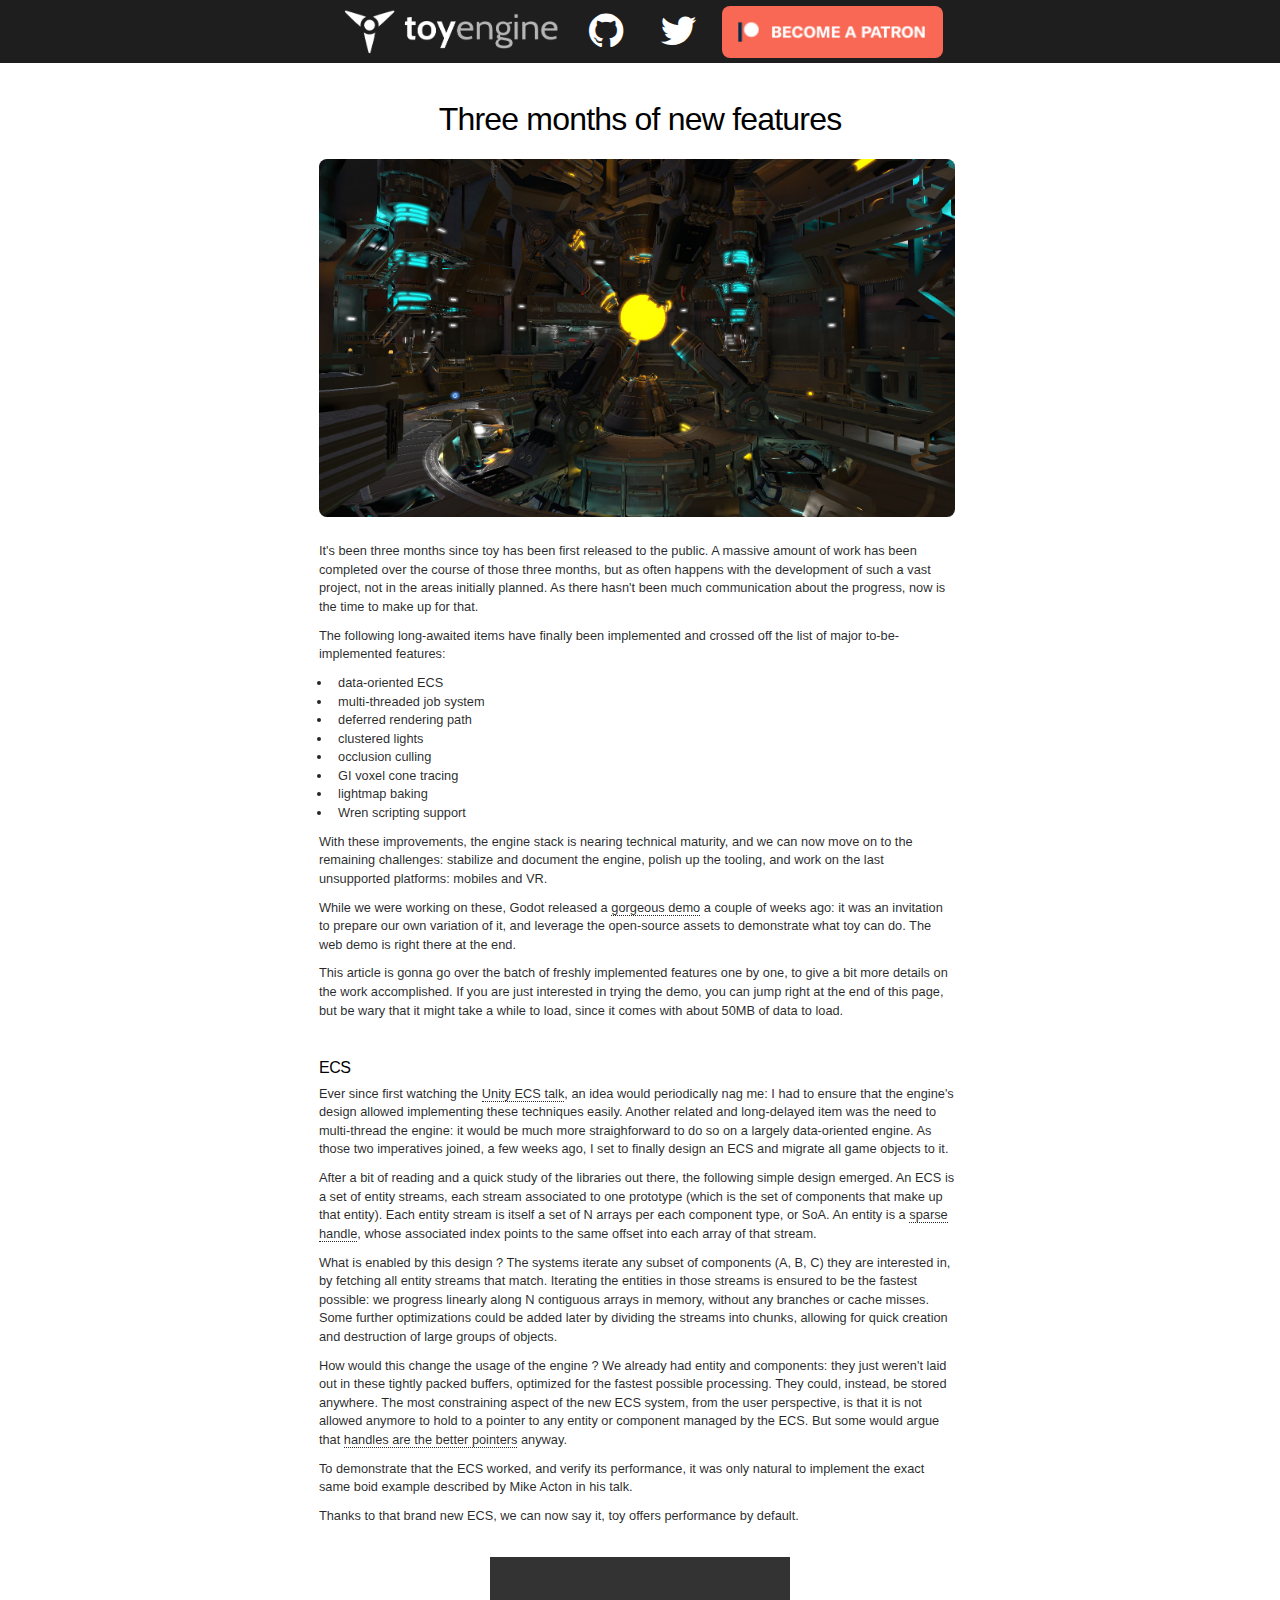
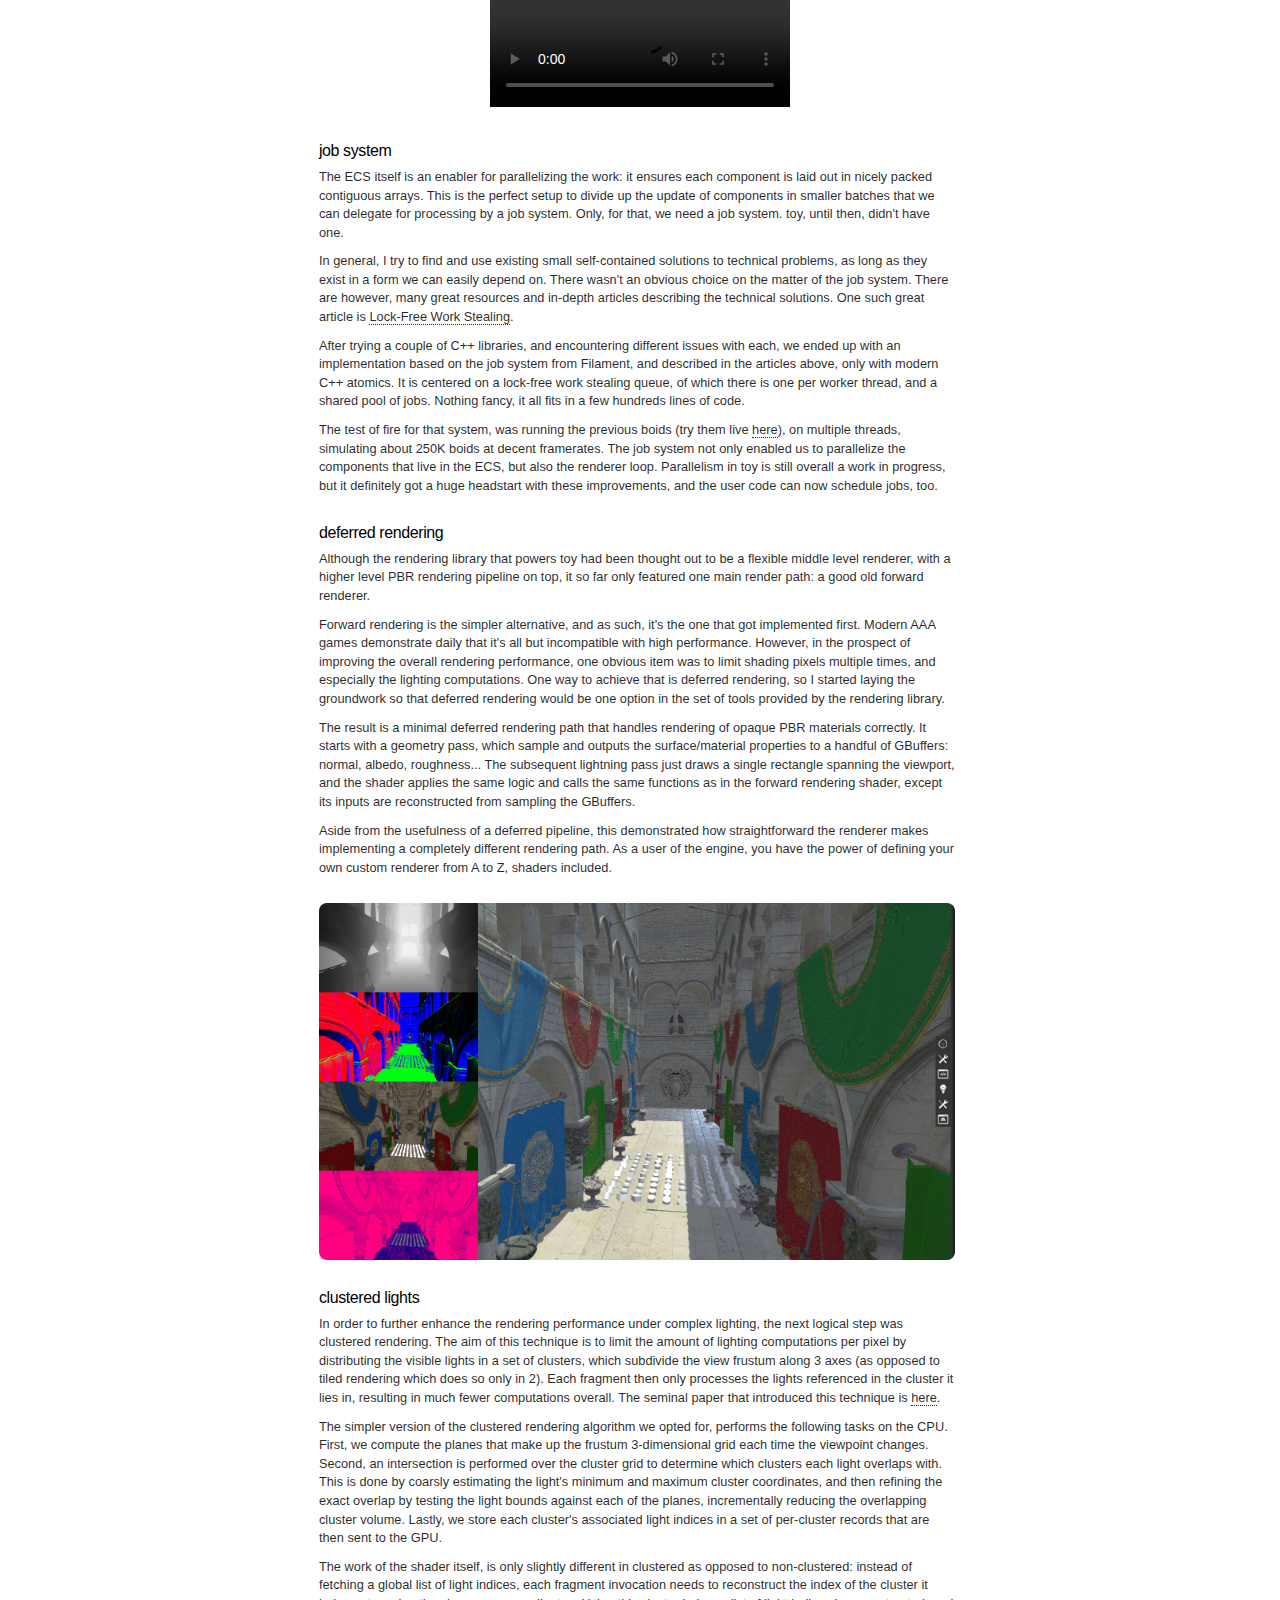
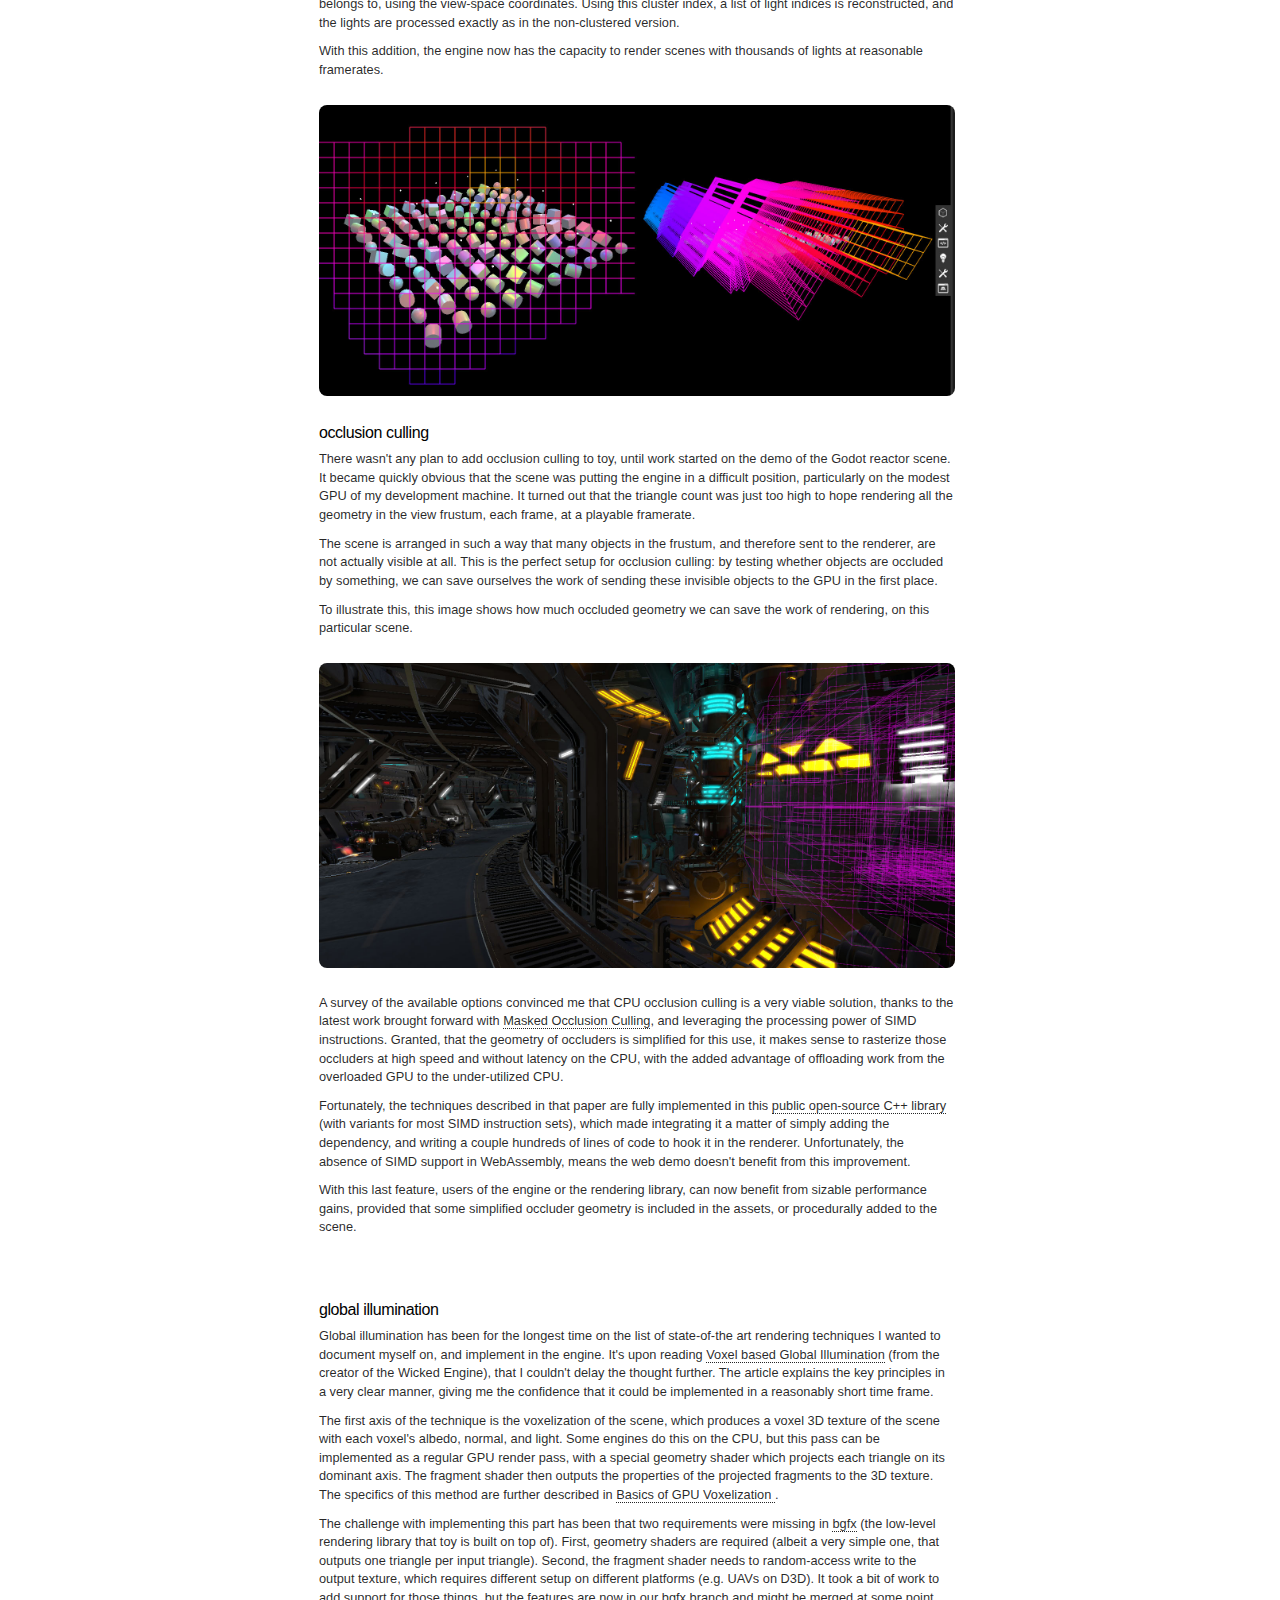
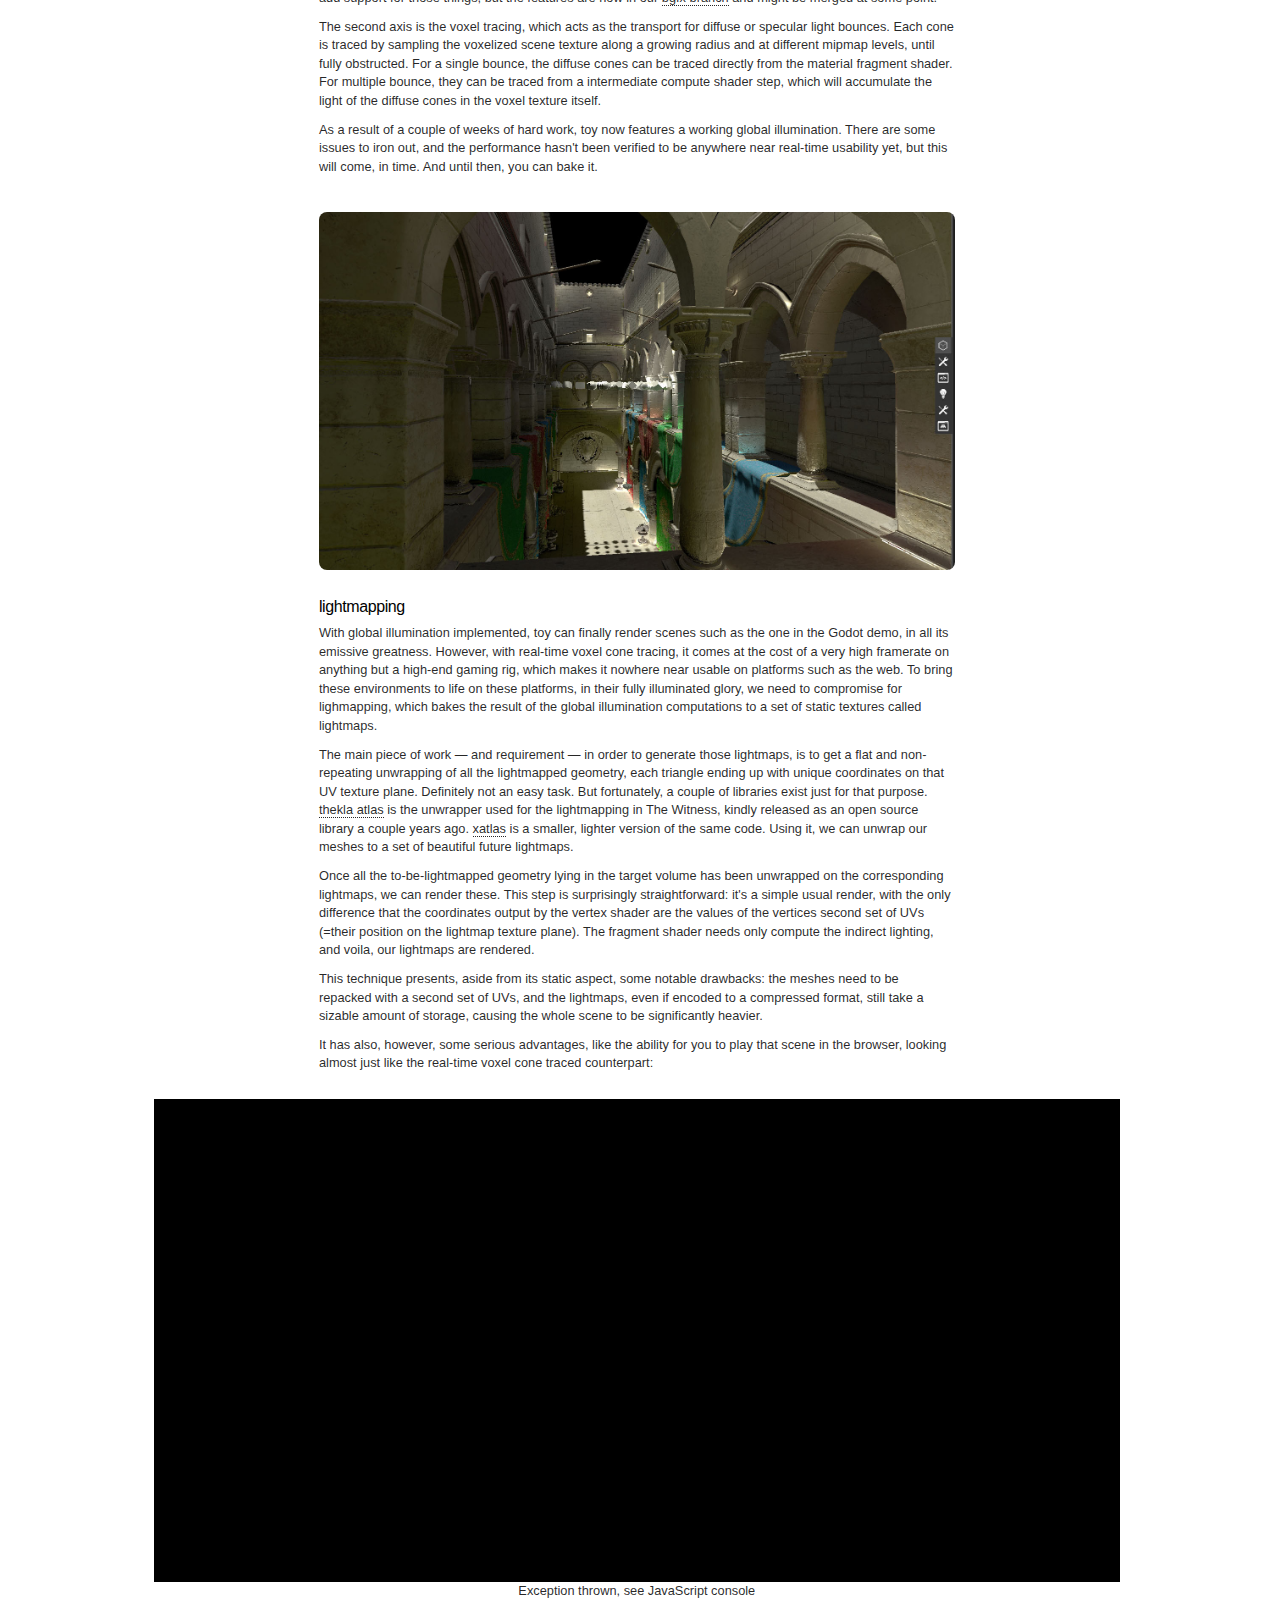
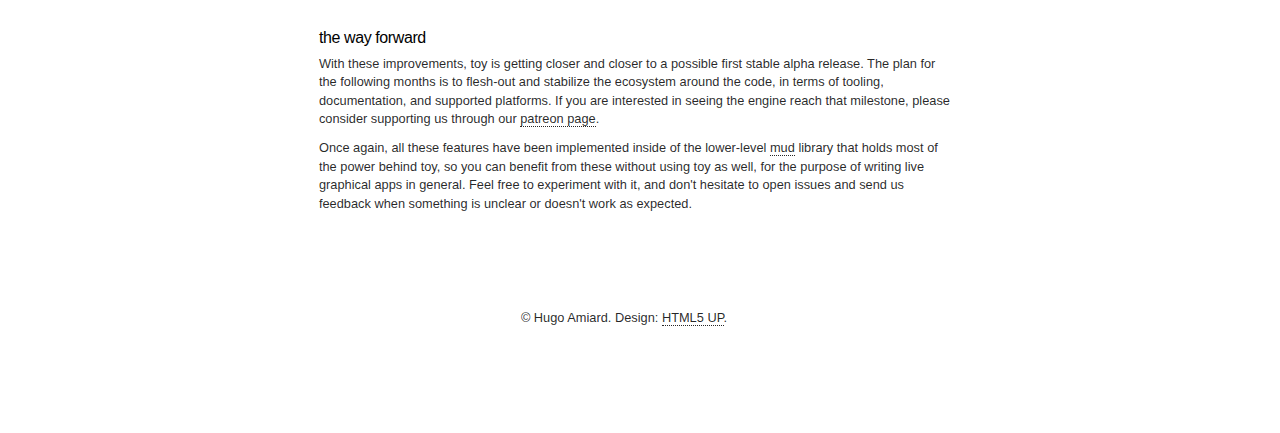
==== commit 72b746fb: "Update" ====
--- a/3months.html
+++ b/3months.html
@@ -18,7 +18,7 @@
         <meta property="og:title" content="toy - the thin c++ game engine" />
         <meta property="og:description" content="toy is a thin and modular c++ game engine that also runs on the web." />
         <meta property="og:url" content="https://toyengine.io/" />
-        <meta property="og:image" content="images/toythumb.png">
+        <meta property="og:image" content="images/toythumb.jpg">
         
         <style>
             .emscripten { padding-right: 0; margin-left: auto; margin-right: auto; display: block; }
@@ -54,13 +54,9 @@
 
         <nav id="nav">
             <ul>
-                <li><img src="logo/toyengine.png" alt="" style="display: inline; height: 52px; margin-top: 5px; text-align: left;"/></li>
-                <li></li>
-                <li><a href="#components"><span>Components</span></a></li>
-                <li><a href="#examples"><span>Examples</span></a></li>
-                <li><a href="#highlights"><span>Highlights</span></a></li>
-                <li><a href="#snippets"><span>Snippets</span></a></li>
-                <!--<li><a href="https://twitter.com/hugoamnov"><span class="icon minor fa-twitter"></span></a></li>-->
+                <li><a href="https://toyengine.io"><img src="logo/toyengine.png" alt="" style="display: inline; height: 52px; margin-top: 5px; text-align: left;"/></a/</li>
+                <li><a href="https://github.com/hugoam/toy"><span class="icon minor fa-github"></span></a></li>
+                <li><a href="https://twitter.com/hugoamnov"><span class="icon minor fa-twitter"></span></a></li>
                 <li><a href="https://www.patreon.com/toyengine"><img class="ui image" src="images/patreon.png"></a></li>
             </ul>
         </nav>
@@ -69,17 +65,17 @@
             <section id="snippets" class="main special">
                 <div class="container">
                     <header class="major">
-                        <h2>Towards a stable release</h2>
+                        <h2>Three months of new features</h2>
                     </header>        
                     <div class="row gtr-100 gtr-uniform">
 
 <div class="doc off-2 col-8">
-    <span class="image fit"><img src="images/lightmapped.png" alt="" /></span>
+    <span class="image fit"><img src="images/lightmapped.jpg" alt="" /></span>
 </div>
                             
 <div class="doc off-2 col-8">
-<p>It's been three months since toy has been first released in the wild.
-A tremendous amount of work has been completed over the course of those three months, but as often happens with the development of such a vast project, not in the areas initially planned.<p>
+<p>It's been three months since toy has been first released to the public.
+A massive amount of work has been completed over the course of those three months, but as often happens with the development of such a vast project, not in the areas initially planned. As there hasn't been much communication about the progress, now is the time to make up for that.<p>
 <p>The following long-awaited items have finally been implemented and crossed off the list of major to-be-implemented features:</p>
 <ul>
 <li>data-oriented ECS</li>
@@ -91,22 +87,20 @@
 <li>lightmap baking</li>
 <li>Wren scripting support</li>
 </ul>
-<p>What's more, all these features have been implemented inside of the lower-level <a href="">mud</a> library, so you don't even have to be a user of the engine to benefit from these.</p>
-<p>With these improvements, the engine stack is nearing technical maturity, and we now have a clear window to tackle the remaining challenges: stabilize and document the engine, develop a handful of lean tools, and work on the last unsupported platforms: mobiles, android and VR.</p>
-<p>On top of these developments, Godot released a gorgeous demo a couple of weeks ago: it was an invitation to prepare our own demo using those same assets, and demonstrate what the toy renderer is capable of, with these latest features and improvements. The web demo is right there at the end.</p>
+<p>With these improvements, the engine stack is nearing technical maturity, and we can now move on to the remaining challenges: stabilize and document the engine, polish up the tooling, and work on the last unsupported platforms: mobiles and VR.</p>
+<p>While we were working on these, Godot released a <a href="https://github.com/godotengine/tps-demo">gorgeous demo</a> a couple of weeks ago: it was an invitation to prepare our own variation of it, and leverage the open-source assets to demonstrate what toy can do. The web demo is right there at the end.</p>
+<p>This article is gonna go over the batch of freshly implemented features one by one, to give a bit more details on the work accomplished. If you are just interested in trying the demo, you can jump right at the end of this page, but be wary that it might take a while to load, since it comes with about 50MB of data to load.</p>
 <p></p>
 </div>
 
 <div class="doc off-2 col-8">
 <h3>ECS</h3>
-<p>Ever since first watching the <a href="https://www.youtube.com/watch?v=p65Yt20pw0g">Unity ECS talk</a>, an idea would periodically nag me: I had to make sure that toy was designed in a way that would allow implementing these techniques easily.</p>
-<p>There was also the long-delayed need to multi-thread the engine, which would be much more straighforward once everything would be data-oriented. Those two things finally added up, and a few weeks ago, I set to finally design an ECS and migrate all game objects to it.</p>
-<p>After a bit of reading, and looking at the libraries out there, an outline of a very simple ECS started to emerge.</p>
-<p>It is dead simple: an ECS is a set of entity streams, with one stream per prototype (the set of components that make up that entity).
-Each entity stream is a set of N arrays per each component type, laid out in a SoA manner, an entity is an index that points to the same offset into each array.</p>
-<p>Iterating a subset of components (A, B, C) simply equals fetching all entity streams that match the required prototype. Iterating the entities is ensured to be the fastest possible: we progress linearly along N contiguous arrays in memory, without any branches or cache misses.</p>
-<p>The hardest constraint of migrating to an ECS, on the whole codebase, is that it is not allowed anymore to hold to a pointer to any entity or component managed by the ECS. As floooh puts it, <a href="https://floooh.github.io/2018/06/17/handles-vs-pointers.html">aren't handles the better pointers ?</a></p>
-<p>To demonstrate that the ECS worked, and verify its performance, the next step was to implement the exact same boid example described by Mike Acton in his talk. We took only a slight liberty, which is we don't use a concurrent hashmap. C++ doesn't have a decent one, and it's not required anyway.</p>
+<p>Ever since first watching the <a href="https://www.youtube.com/watch?v=p65Yt20pw0g">Unity ECS talk</a>, an idea would periodically nag me: I had to ensure that the engine's design allowed implementing these techniques easily. Another related and long-delayed item was the need to multi-thread the engine: it would be much more straighforward to do so on a largely data-oriented engine. As those two imperatives joined, a few weeks ago, I set to finally design an ECS and migrate all game objects to it.</p>
+<p>After a bit of reading and a quick study of the libraries out there, the following simple design emerged. An ECS is a set of entity streams, each stream associated to one prototype (which is the set of components that make up that entity). Each entity stream is itself a set of N arrays per each component type, or SoA. An entity is a <a href="http://bitsquid.blogspot.com/2011/09/managing-decoupling-part-4-id-lookup.html"> sparse handle</a>, whose associated index points to the same offset into each array of that stream.</p>
+<p>What is enabled by this design ? The systems iterate any subset of components (A, B, C) they are interested in, by fetching all entity streams that match. Iterating the entities in those streams is ensured to be the fastest possible: we progress linearly along N contiguous arrays in memory, without any branches or cache misses. Some further optimizations could be added later by dividing the streams into chunks, allowing for quick creation and destruction of large groups of objects.</p>
+<p>How would this change the usage of the engine ? We already had entity and components: they just weren't laid out in these tightly packed buffers, optimized for the fastest possible processing. They could, instead, be stored anywhere. The most constraining aspect of the new ECS system, from the user perspective, is that it is not allowed anymore to hold to a pointer to any entity or component managed by the ECS. But some would argue that <a href="https://floooh.github.io/2018/06/17/handles-vs-pointers.html">handles are the better pointers</a> anyway.</p>
+<p>To demonstrate that the ECS worked, and verify its performance, it was only natural to implement the exact same boid example described by Mike Acton in his talk.</p>
+<p>Thanks to that brand new ECS, we can now say it, toy offers performance by default.</p>
 </div>
 <div class="off-1 col-10 aln-center">
     <video controls><source src="media/dboids.mp4" type="video/mp4"></video>
@@ -114,70 +108,72 @@
 
 <div class="doc off-2 col-8">
 <h3>job system</h3>
-<p>The ECS itself is only an enabler for parallelizing the work: it ensures each component is laid out in nicely packed contiguous arrays. This is the perfect setup to divide up the update of components in smaller batches that we can delegate for processing by a job system. Only we need a job system. toy, until then, didn't have one.</p>
-<p>As much as possible, we prefer using existing small self-contained solutions to common problems, as long as they exist in a from we can easily depend on. Unfortunately, we didn't find an obviously adequate library. The litterature on the topic is ample and relies mostly on a common knowledge base and set of techniques, of which the most synthetic and complete description is definitely <a href="https://blog.molecular-matters.com/2015/08/24/job-system-2-0-lock-free-work-stealing-part-1-basics/">Lock-Free Work Stealing</a>.</p>
-<p>After trying a couple of C++ libraries, and encountering different issues with each, we ended up integrating a solution close to what Filament uses, which is essentially an implementation of the former series of posts but with modern C++ atomics. It is centered on a lock-free work stealing queue, of which there is one per worker thread, and a shared pool of jobs. Nothing fancy, it all fits in a few hundreds lines of code.</p>
-<p>The addition of that job system not only enabled us to parallelize the components that live in the ECS, but also the renderer loop. Parallelism in toy is still overall a work in progress, but it definitely got a huge headstart with these improvements.</p>
+<p>The ECS itself is an enabler for parallelizing the work: it ensures each component is laid out in nicely packed contiguous arrays. This is the perfect setup to divide up the update of components in smaller batches that we can delegate for processing by a job system. Only, for that, we need a job system. toy, until then, didn't have one.</p>
+<p>In general, I try to find and use existing small self-contained solutions to technical problems, as long as they exist in a form we can easily depend on. There wasn't an obvious choice on the matter of the job system. There are however, many great resources and in-depth articles describing the technical solutions. One such great article is <a href="https://blog.molecular-matters.com/2015/08/24/job-system-2-0-lock-free-work-stealing-part-1-basics/">Lock-Free Work Stealing</a>.</p>
+<p>After trying a couple of C++ libraries, and encountering different issues with each, we ended up with an implementation based on the job system from Filament, and described in the articles above, only with modern C++ atomics. It is centered on a lock-free work stealing queue, of which there is one per worker thread, and a shared pool of jobs. Nothing fancy, it all fits in a few hundreds lines of code.</p>
+<p>The test of fire for that system, was running the previous boids (try them live <a href="https://hugoam.github.io/toy-io/examples/ex_boids.html">here</a>), on multiple threads, simulating about 250K boids at decent framerates. The job system not only enabled us to parallelize the components that live in the ECS, but also the renderer loop. Parallelism in toy is still overall a work in progress, but it definitely got a huge headstart with these improvements, and the user code can now schedule jobs, too.</p>
 </div>
 
 <div class="doc off-2 col-8">
 <h3>deferred rendering</h3>
 <p>Although the rendering library that powers toy had been thought out to be a flexible middle level renderer, with a higher level PBR rendering pipeline on top, it so far only featured one main render path: a good old forward renderer.</p>
-<p>Forward rendering had been the obvious and simplest solution, and as such, it's the one that got implemented first. Modern AAA games demonstrate daily that it's all but incompatible with high performance. However, as I was looking into improving the overall performance of toy rendering, one obvious item was to limit shading pixels multiple times, and especially the lighting computations. A common way to meet that goal being deferred rendering, I started laying the groundwork so that deferred rendering would be one option in the set of tools provided by the rendering library.</p>
-<p>The result of this week-long experiment, is a minimal deferred rendering path that handles rendering of opaque PBR materials correctly. It simply consists of a geometry pass, which outputs the result of sampling all of a material textures to a handful of GBuffers. The subsequent lightning pass just draw a single rectangle spanning the viewport, and the shader applies the same logic and calls the same functions as in the forward rendering shader, except its inputs are reconstructed from sampling the GBuffers.</p>
-<p>I was quite satisfied as to how straightforward implementing a completely different rendering path turned out to be, and that it only required a few adjustments to the middle level renderer.</p>
-</div>
-<div class="doc off-2 col-8">
-    <span class="image fit"><img src="images/deferred.png" alt="" /></span>
+<p>Forward rendering is the simpler alternative, and as such, it's the one that got implemented first. Modern AAA games demonstrate daily that it's all but incompatible with high performance. However, in the prospect of improving the overall rendering performance, one obvious item was to limit shading pixels multiple times, and especially the lighting computations. One way to achieve that is deferred rendering, so I started laying the groundwork so that deferred rendering would be one option in the set of tools provided by the rendering library.</p>
+<p>The result is a minimal deferred rendering path that handles rendering of opaque PBR materials correctly. It starts with a geometry pass, which sample and outputs the surface/material properties to a handful of GBuffers: normal, albedo, roughness... The subsequent lightning pass just draws a single rectangle spanning the viewport, and the shader applies the same logic and calls the same functions as in the forward rendering shader, except its inputs are reconstructed from sampling the GBuffers.</p>
+<p>Aside from the usefulness of a deferred pipeline, this demonstrated how straightforward the renderer makes implementing a completely different rendering path. As a user of the engine, you have the power of defining your own custom renderer from A to Z, shaders included.</p>
+</div>
+<div class="doc off-2 col-8">
+    <span class="image fit"><img src="images/deferred.jpg" alt="" /></span>
 </div>
 
 <div class="doc off-2 col-8">
 <h3>clustered lights</h3>
-<p>In the quest to further enhance the rendering performance, the next logical step was clustered rendering. The aim of this technique is to limit the amount of lighting computations per pixel by distributing the visible lights in a set of clusters, which subdivide the view frustum along 3 axes (as opposed to tiled rendering which does so only in 2). Each fragment then only processes the lights referenced in the cluster it lies in, resulting in much fewer computations overall. The seminal paper that introduced this technique is <a href="http://www.cse.chalmers.se/~uffe/clustered_shading_preprint.pdf">here</a>.</p>
-<p>The simpler version of the clustered rendering algorithm, on the CPU side, works simply by calculating each of the planes that make up the frustum subdivision (each time the viewpoint changes), and then, each time the lights move, distributing them through the comb-like structure to determine which clusters they overlap with. This second step is done by first getting a rough estimates of the light bounds as an AABB of cluster 3D coordinates, and then refining the exact overlap by testing the light bounds against each of the planes, incrementally reducing the overlapping cluster volume. Finally, the light index is written into the resulting clusters records.</p>
+<p>In order to further enhance the rendering performance under complex lighting, the next logical step was clustered rendering. The aim of this technique is to limit the amount of lighting computations per pixel by distributing the visible lights in a set of clusters, which subdivide the view frustum along 3 axes (as opposed to tiled rendering which does so only in 2). Each fragment then only processes the lights referenced in the cluster it lies in, resulting in much fewer computations overall. The seminal paper that introduced this technique is <a href="http://www.cse.chalmers.se/~uffe/clustered_shading_preprint.pdf">here</a>.</p>
+<p>The simpler version of the clustered rendering algorithm we opted for, performs the following tasks on the CPU. First, we compute the planes that make up the frustum 3-dimensional grid each time the viewpoint changes. Second, an intersection is performed over the cluster grid to determine which clusters each light overlaps with. This is done by coarsly estimating the light's minimum and maximum cluster coordinates, and then refining the exact overlap by testing the light bounds against each of the planes, incrementally reducing the overlapping cluster volume. Lastly, we store each cluster's associated light indices in a set of per-cluster records that are then sent to the GPU.</p>
 <p>The work of the shader itself, is only slightly different in clustered as opposed to non-clustered: instead of fetching a global list of light indices, each fragment invocation needs to reconstruct the index of the cluster it belongs to, using the view-space coordinates. Using this cluster index, a list of light indices is reconstructed, and the lights are processed exactly as in the non-clustered version.</p>
-</div>
-<div class="doc off-2 col-8">
-    <span class="image fit"><img src="images/clusters.png" alt="" /></span>
+<p>With this addition, the engine now has the capacity to render scenes with thousands of lights at reasonable framerates.</p>
+</div>
+<div class="doc off-2 col-8">
+    <span class="image fit"><img src="images/clustered.jpg" alt="" /></span>
 </div>
 
 <div class="doc off-2 col-8">
 <h3>occlusion culling</h3>
-<p>There wasn't any plan to add occlusion culling to toy, until work started to run a demo using the assets from the Godot scene. It became quickly obvious that this scene was putting the engine in a difficult position, given the modest GPU of my development machine. It turned out that the triangle count was just too high to hope rendering all the geometry in the view frustum, each frame, at a playable framerate.</p>
-<p>The scene is arranged in such a way that many objects in the frustum, and therefore sent to the renderer, are not actually visible at all. The obvious optimization is to find a way not to send these invisible objects to the renderer in the first place, by determining if they are occluded by something.</p>
-</div>
-<div class="doc off-2 col-8">
-    <span class="image fit"><img src="images/culling.png" alt="" /></span>
-</div>
-<div class="doc off-2 col-8">
-<p>A quick survey of the available options convinced me that CPU occlusion culling is a very viable solution, thanks to the latest work brought forward with <a href="https://software.intel.com/sites/default/files/managed/ef/61/masked-software-occlusion-culling.pdf">Masked Occlusion Culling</a>, leveraging algorithmic improvements and processing power of SIMD instructions. Granted, that the geometry of occluders is simplified for this use, it makes sense to rasterize it at high speed and without latency on the CPU, with the added advantage of offloading work from the overloaded GPU to the under-utilized CPU.</p>
+<p>There wasn't any plan to add occlusion culling to toy, until work started on the demo of the Godot reactor scene. It became quickly obvious that the scene was putting the engine in a difficult position, particularly on the modest GPU of my development machine. It turned out that the triangle count was just too high to hope rendering all the geometry in the view frustum, each frame, at a playable framerate.</p>
+<p>The scene is arranged in such a way that many objects in the frustum, and therefore sent to the renderer, are not actually visible at all. This is the perfect setup for occlusion culling: by testing whether objects are occluded by something, we can save ourselves the work of sending these invisible objects to the GPU in the first place.</p>
+<p>To illustrate this, this image shows how much occluded geometry we can save the work of rendering, on this particular scene.</p>
+</div>
+<div class="doc off-2 col-8">
+    <span class="image fit"><img src="images/culling0.jpg" alt="" /></span>
+</div>
+<div class="doc off-2 col-8">
+<p>A survey of the available options convinced me that CPU occlusion culling is a very viable solution, thanks to the latest work brought forward with <a href="https://software.intel.com/sites/default/files/managed/ef/61/masked-software-occlusion-culling.pdf">Masked Occlusion Culling</a>, and leveraging the processing power of SIMD instructions. Granted, that the geometry of occluders is simplified for this use, it makes sense to rasterize those occluders at high speed and without latency on the CPU, with the added advantage of offloading work from the overloaded GPU to the under-utilized CPU.</p>
 </p>
-<p>On top of that, these techniques are fully implemented for various SIMD instruction sets in this <a href="https://github.com/GameTechDev/MaskedOcclusionCulling">public open-source C++ library</a>, which made integrating it a matter of simply adding the dependency, plus a couple hundreds of lines of code to hook it in the renderer:</p>
+<p>Fortunately, the techniques described in that paper are fully implemented in this <a href="https://github.com/GameTechDev/MaskedOcclusionCulling">public open-source C++ library</a> (with variants for most SIMD instruction sets), which made integrating it a matter of simply adding the dependency, and writing a couple hundreds of lines of code to hook it in the renderer. Unfortunately, the absence of SIMD support in WebAssembly, means the web demo doesn't benefit from this improvement.</p>
+<p>With this last feature, users of the engine or the rendering library, can now benefit from sizable performance gains, provided that some simplified occluder geometry is included in the assets, or procedurally added to the scene.<p>
 </div>
 <div class="doc off-2 col-8">
     <span class="image fit"><img src="media/occl2.gif" alt="" /></span>
 </div>
-
 <div class="doc off-2 col-8">
 <h3>global illumination</h3>
-<p>Global illumination has been for the longest time on the list of state-of-the art rendering techniques I wanted to document myself on, and implement in the engine. It's right after reading
-<a href="https://turanszkij.wordpress.com/2017/08/30/voxel-based-global-illumination/">Voxel based Global Illumination</a>, from the creator of the Wicked Engine, that I couldn't delay that thought further. The key principles are very well explained in that piece, giving me the confidence that it could be implemented in a reasonably short time frame.</p>
+<p>Global illumination has been for the longest time on the list of state-of-the art rendering techniques I wanted to document myself on, and implement in the engine. It's upon reading
+<a href="https://turanszkij.wordpress.com/2017/08/30/voxel-based-global-illumination/">Voxel based Global Illumination</a> (from the creator of the Wicked Engine), that I couldn't delay the thought further. The article explains the key principles in a very clear manner, giving me the confidence that it could be implemented in a reasonably short time frame.</p>
 <!--<p>One of the founding ideas behind toy is that many state-of-the-art game programming and rendering techniques are actually simple and straightforward to implement, once the research leading up to these new techniques (the hard part) has been done.</p>-->
-<p>The first axis of the technique is the voxelization of the scene, which produces a voxel 3D texture of the scene with each voxel albedo, normal, and light. This pass can be implemented as a regular render pass, with a special geometry shader which projects each triangle on its dominant axis. The fragment shader then outputs the properties of the projected fragments to the 3D texture. The specifics of this method are further described in <a href="https://developer.nvidia.com/content/basics-gpu-voxelization">Basics of GPU Voxelization </a>.</p>
-<p>The challenge with implementing this part has been that two requirements were missing in <a href="">bgfx</a> (the low-level rendering library that toy is built on top of). First, geometry shaders are required (albeit a very simple one, that outputs one triangle per input triangle). Second, the fragment shader needs to random-access write to the output texture, which requires different setup on different platforms (e.g. UAVs on D3D).</p>
+<p>The first axis of the technique is the voxelization of the scene, which produces a voxel 3D texture of the scene with each voxel's albedo, normal, and light. Some engines do this on the CPU, but this pass can be implemented as a regular GPU render pass, with a special geometry shader which projects each triangle on its dominant axis. The fragment shader then outputs the properties of the projected fragments to the 3D texture. The specifics of this method are further described in <a href="https://developer.nvidia.com/content/basics-gpu-voxelization">Basics of GPU Voxelization </a>.</p>
+<p>The challenge with implementing this part has been that two requirements were missing in <a href="https://github.com/bkaradzic/bgfx">bgfx</a> (the low-level rendering library that toy is built on top of). First, geometry shaders are required (albeit a very simple one, that outputs one triangle per input triangle). Second, the fragment shader needs to random-access write to the output texture, which requires different setup on different platforms (e.g. UAVs on D3D). It took a bit of work to add support for those things, but the features are now in our <a href="https://github.com/hugoam/bgfx">bgfx branch</a> and might be merged at some point.</p>
 <p>The second axis is the voxel tracing, which acts as the transport for diffuse or specular light bounces. Each cone is traced by sampling the voxelized scene texture along a growing radius and at different mipmap levels, until fully obstructed. For a single bounce, the diffuse cones can be traced directly from the material fragment shader. For multiple bounce, they can be traced from a intermediate compute shader step, which will accumulate the light of the diffuse cones in the voxel texture itself.</p>
 <p>As a result of a couple of weeks of hard work, toy now features a working global illumination. There are some issues to iron out, and the performance hasn't been verified to be anywhere near real-time usability yet, but this will come, in time. And until then, you can bake it.</p>
 </p>
 </div>
 <div class="doc off-2 col-8">
-    <span class="image fit"><img src="images/sponza1.png" alt="" /></span>
+    <span class="image fit"><img src="images/sponza1.jpg" alt="" /></span>
 </div>
 
 <div class="doc off-2 col-8">
 <h3>lightmapping</h3>
-<p>Now that the initial global illumination code is up and running, toy can finally render scenes such as the one in the Godot demo, in all its emissive greatness. However, with real-time voxel cone tracing, it comes at the cost of a very high framerate on anything but a high-end gaming rig, which makes it nowhere near usable on platforms such as the web. To bring these environments to life on these platforms, in their fully illuminated glory, we need to compromise for lighmapping, which bakes the result of the global illumination computations to a set of static textures called lightmaps.</p>
+<p>With global illumination implemented, toy can finally render scenes such as the one in the Godot demo, in all its emissive greatness. However, with real-time voxel cone tracing, it comes at the cost of a very high framerate on anything but a high-end gaming rig, which makes it nowhere near usable on platforms such as the web. To bring these environments to life on these platforms, in their fully illuminated glory, we need to compromise for lighmapping, which bakes the result of the global illumination computations to a set of static textures called lightmaps.</p>
 <p>The main piece of work — and requirement — in order to generate those lightmaps, is to get a flat and non-repeating unwrapping of all the lightmapped geometry, each triangle ending up with unique coordinates on that UV texture plane. Definitely not an easy task. But fortunately, a couple of libraries exist just for that purpose. <a href="https://github.com/Thekla/thekla_atlas">thekla atlas</a> is the unwrapper used for the lightmapping in The Witness, kindly released as an open source library a couple years ago. <a href="https://github.com/jpcy/xatlas">xatlas</a> is a smaller, lighter version of the same code. Using it, we can unwrap our meshes to a set of beautiful future lightmaps.</p>
-<p>Once all the to-be-lightmapped geometry present in the target volume has been unwrapped on the corresponding lightmaps, we can render these. This step is surprisingly simple and straightforward, it's a simple usual render, with the only difference that the coordinates output by the vertex shader are the values of the vertices second set of UVs (=their position on the lightmap texture plane). The fragment shader needs only compute the indirect lighting, and voila, our lightmaps coming fresh out the oven.</p>
+<p>Once all the to-be-lightmapped geometry lying in the target volume has been unwrapped on the corresponding lightmaps, we can render these. This step is surprisingly straightforward: it's a simple usual render, with the only difference that the coordinates output by the vertex shader are the values of the vertices second set of UVs (=their position on the lightmap texture plane). The fragment shader needs only compute the indirect lighting, and voila, our lightmaps are rendered.</p>
 <p>This technique presents, aside from its static aspect, some notable drawbacks: the meshes need to be repacked with a second set of UVs, and the lightmaps, even if encoded to a compressed format, still take a sizable amount of storage, causing the whole scene to be significantly heavier.</p>
 <p>It has also, however, some serious advantages, like the ability for you to play that scene in the browser, looking almost just like the real-time voxel cone traced counterpart:</p>
 </div>
@@ -190,6 +186,12 @@
             <progress value="0" max="100" id="progress" hidden=1></progress>    
         </div>
     </div>
+</div>
+
+<div class="doc off-2 col-8">
+<h3>the way forward</h3>
+<p>With these improvements, toy is getting closer and closer to a possible first stable alpha release. The plan for the following months is to flesh-out and stabilize the ecosystem around the code, in terms of tooling, documentation, and supported platforms. If you are interested in seeing the engine reach that milestone, please consider supporting us through our <a href="">patreon page</a>.</p>
+<p>Once again, all these features have been implemented inside of the lower-level <a href="https://github.com/hugoam/mud">mud</a> library that holds most of the power behind toy, so you can benefit from these without using toy as well, for the purpose of writing live graphical apps in general. Feel free to experiment with it, and don't hesitate to open issues and send us feedback when something is unclear or doesn't work as expected.</p>
 </div>
                   
                     </div>
--- a/assets/css/alt.css
+++ b/assets/css/alt.css
@@ -2503,7 +2503,6 @@
 			}
 
         .icon.minor {
-            display: inline-block;
             margin: 0 0.4em 0.4em 0;
             color: rgba(30, 30, 30, 1);
         }
@@ -2517,6 +2516,21 @@
                 text-align: center;
             }
 
+        .icon.inline {
+            display: inline-block;
+            margin: 0 0.4em 0.4em 0;
+            color: rgba(30, 30, 30, 1);
+        }
+        
+            .icon.inline:before {
+                display: inline-block;
+                font-size: 2.5rem;
+                width: 1.25em;
+                height: 1.25em;
+                line-height: 1.28em;
+                text-align: center;
+            }
+            
 		.icon.alt {
 			display: inline-block;
 			border: solid 1px;
